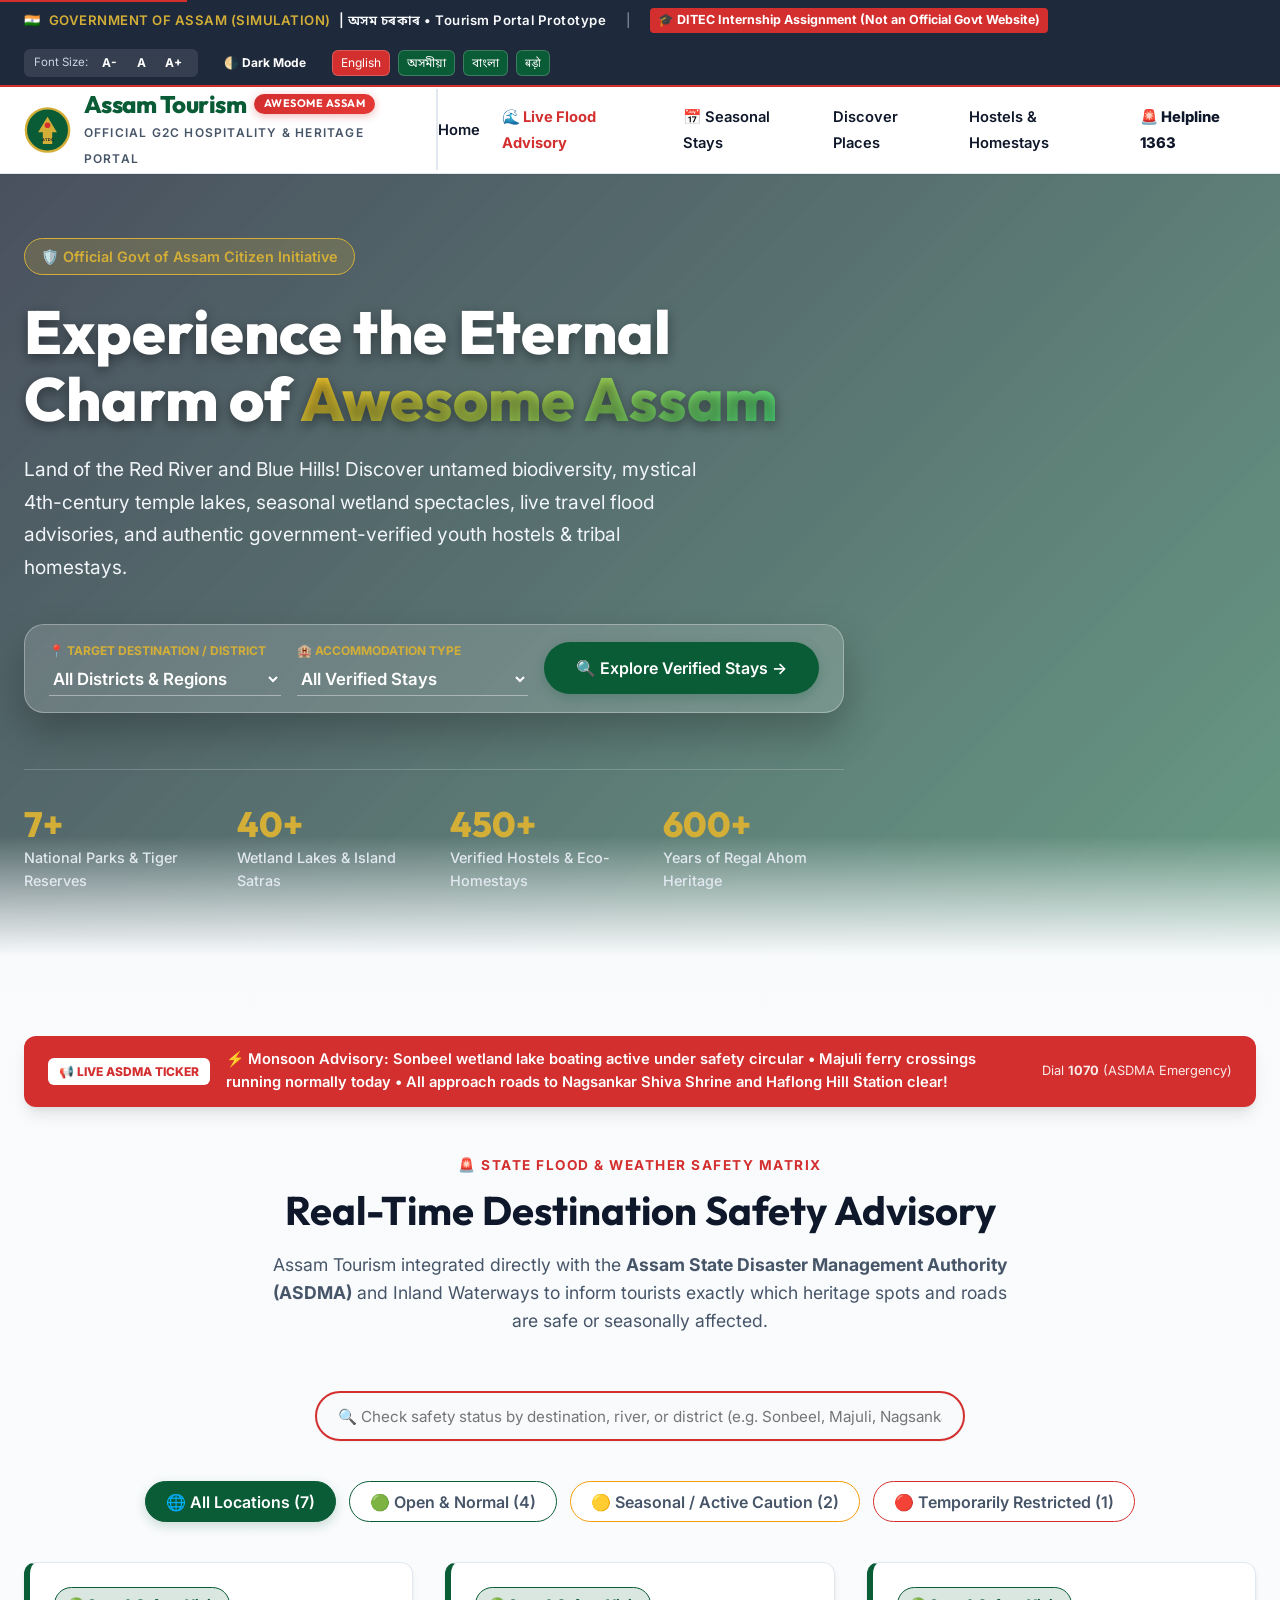
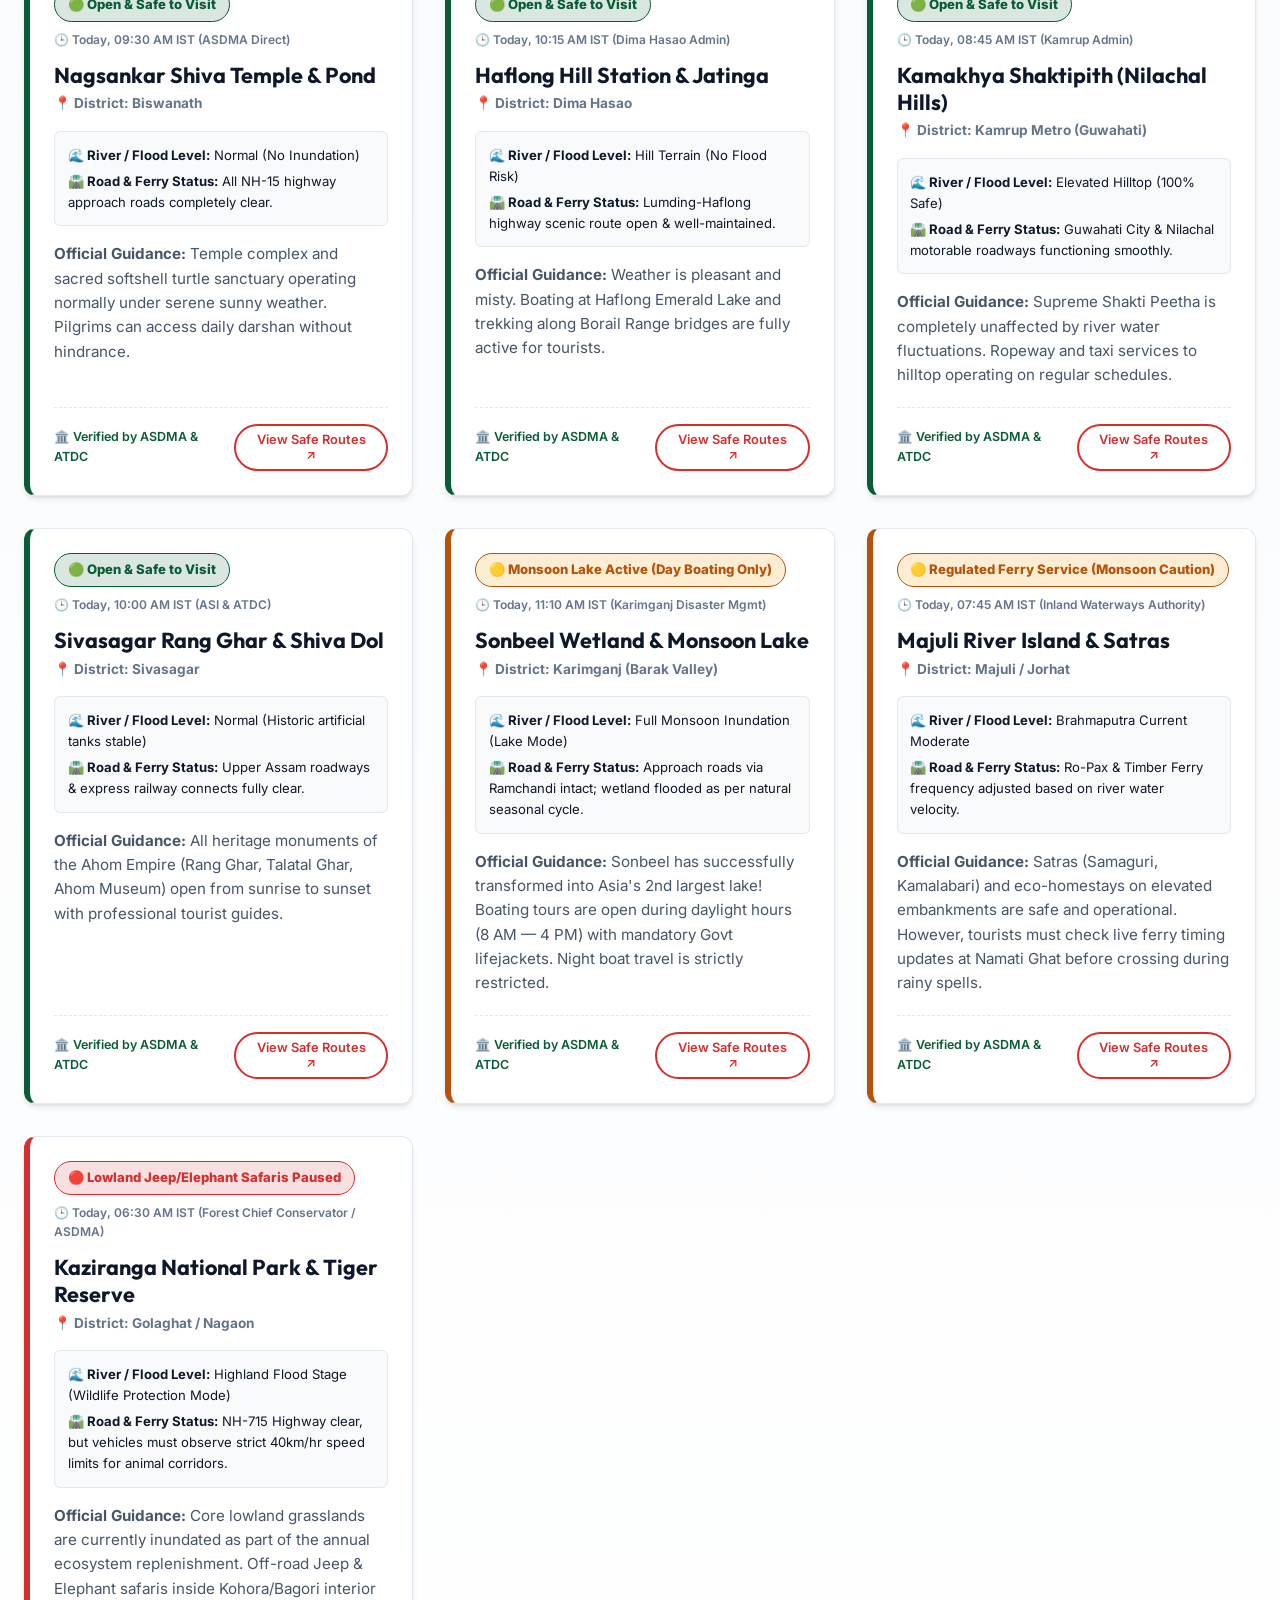
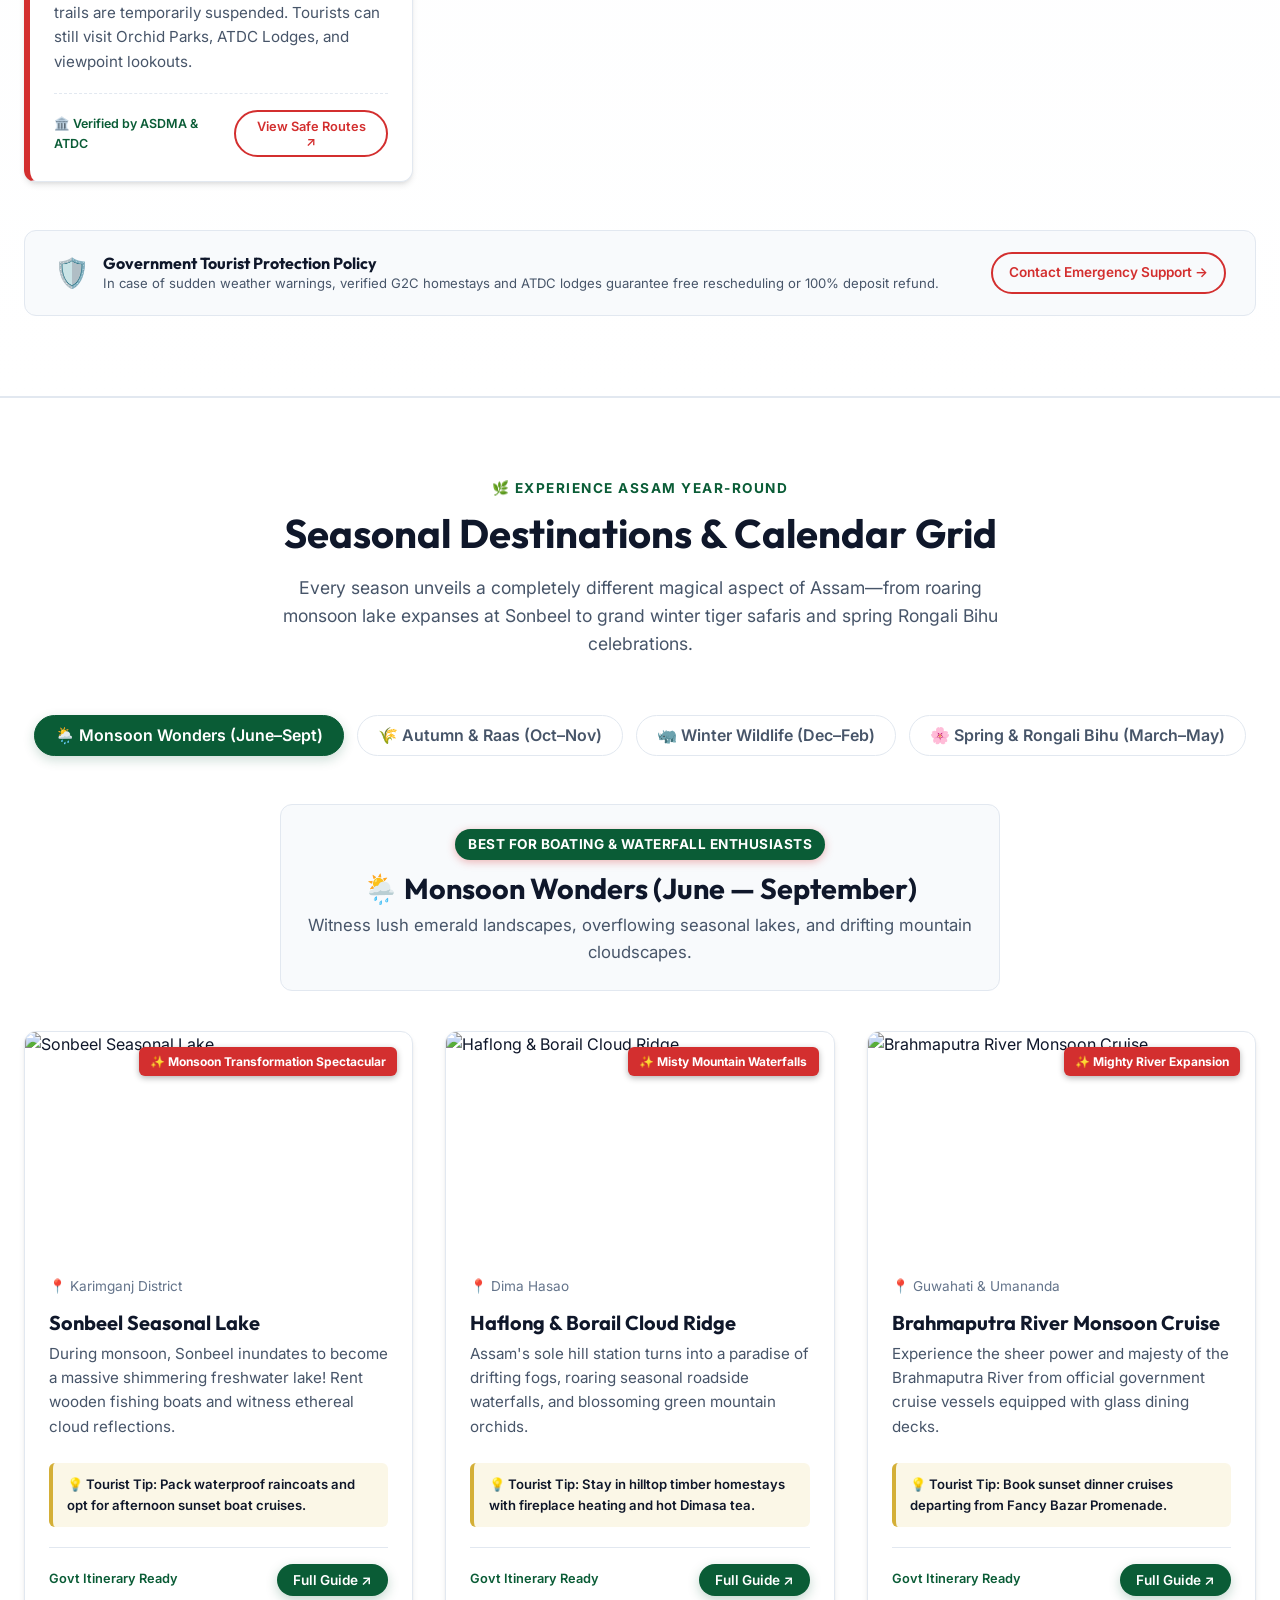
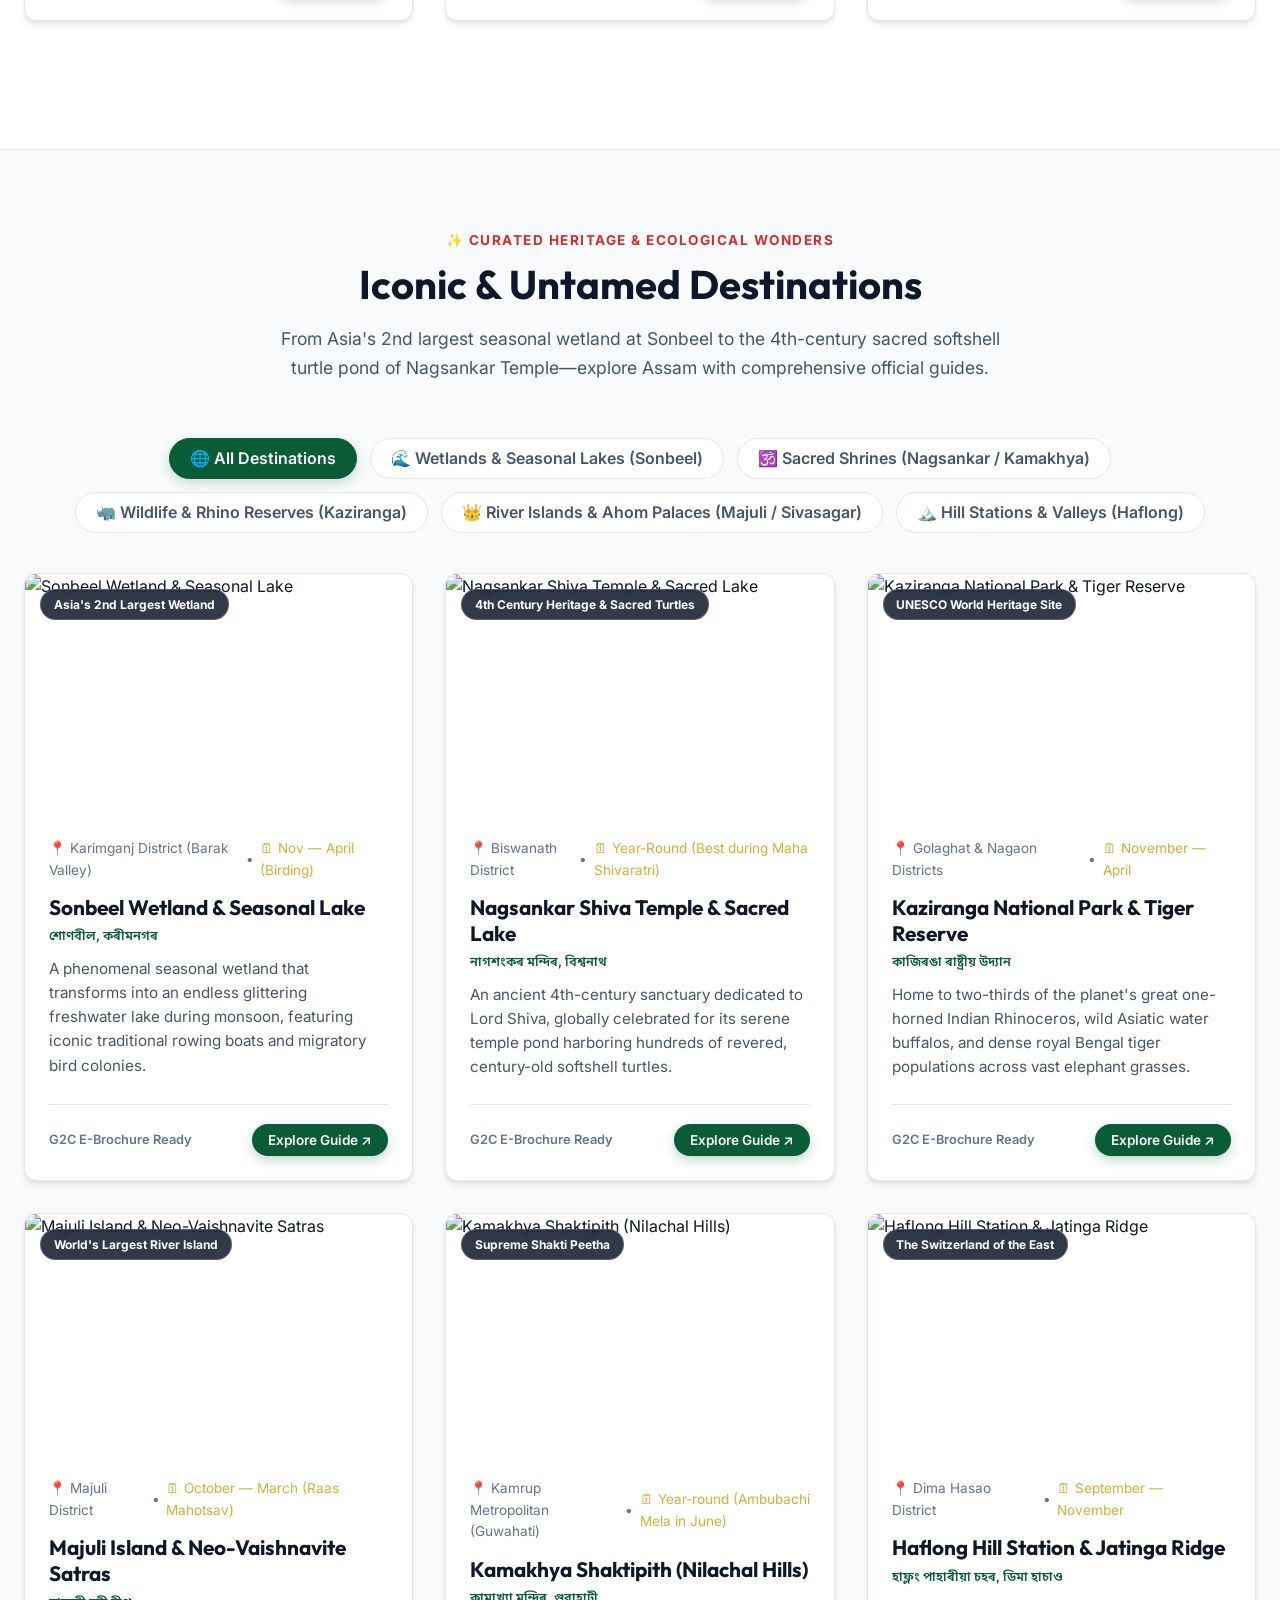
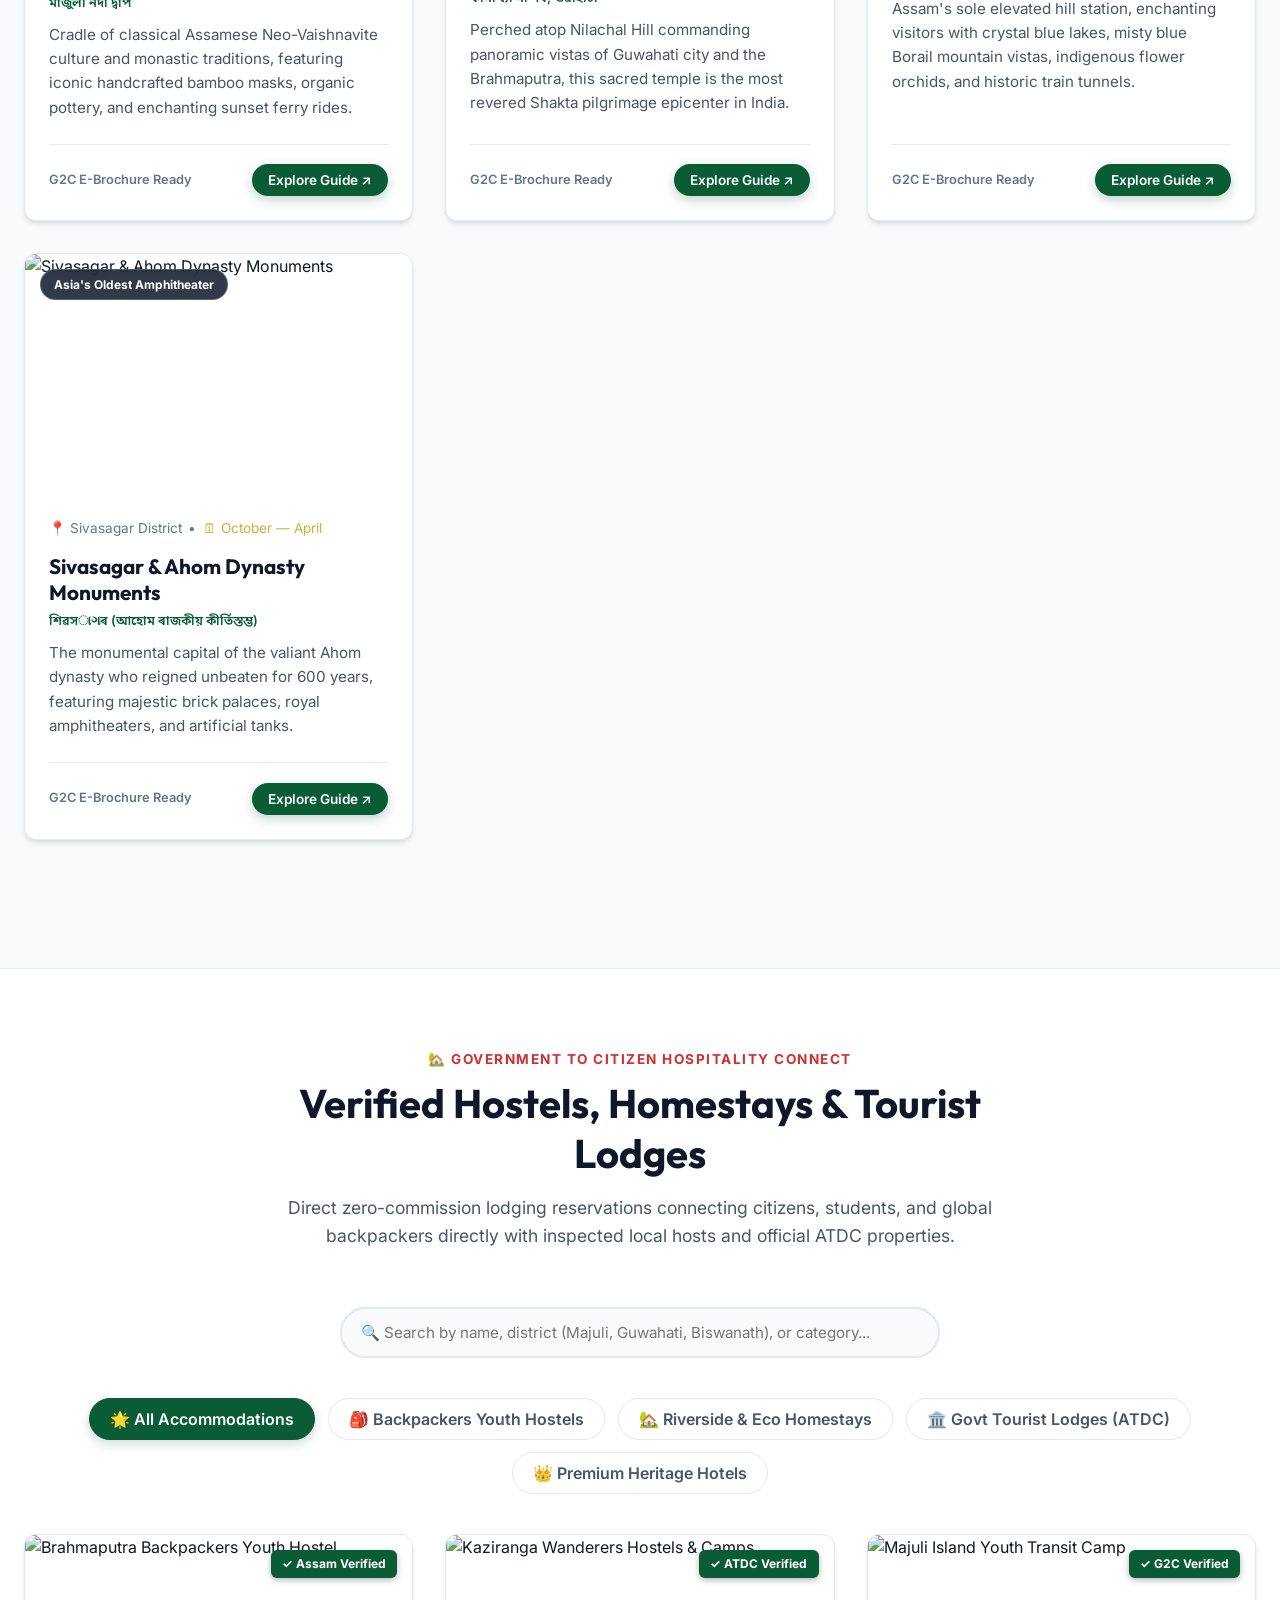
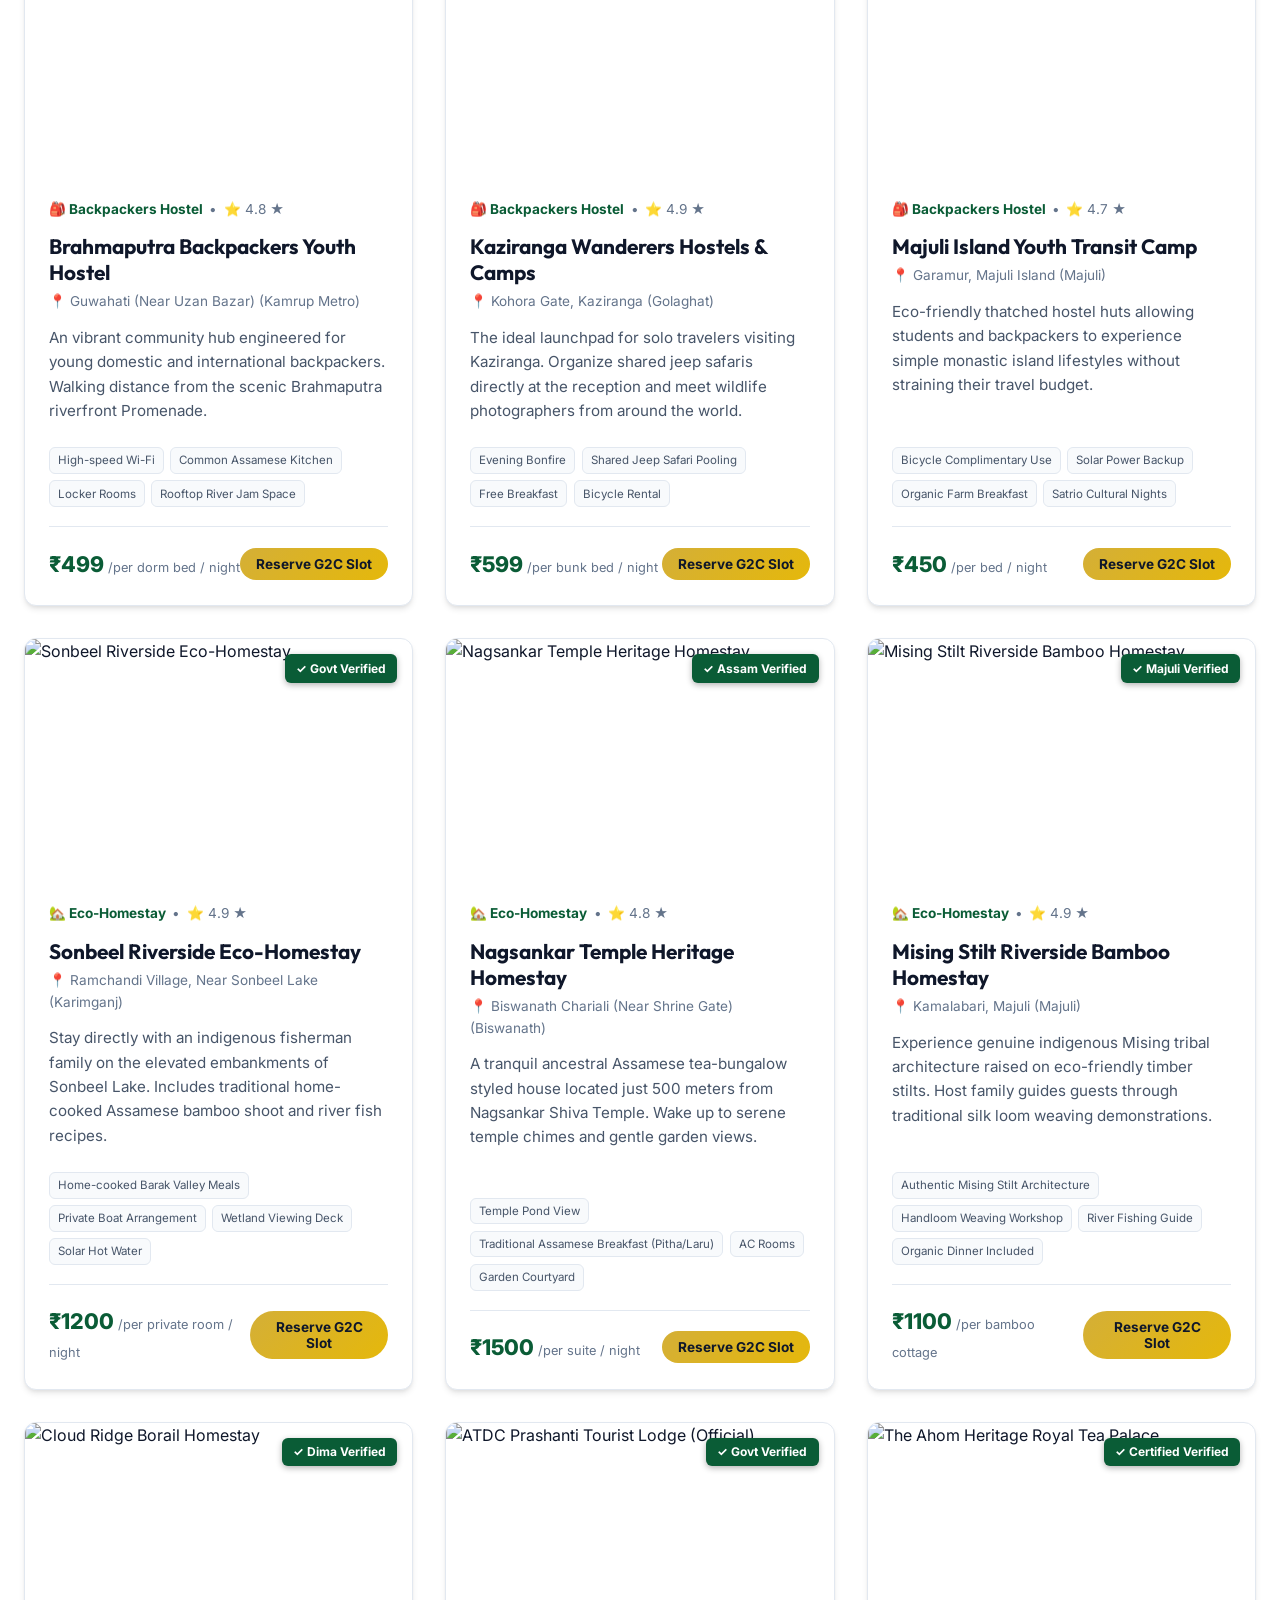
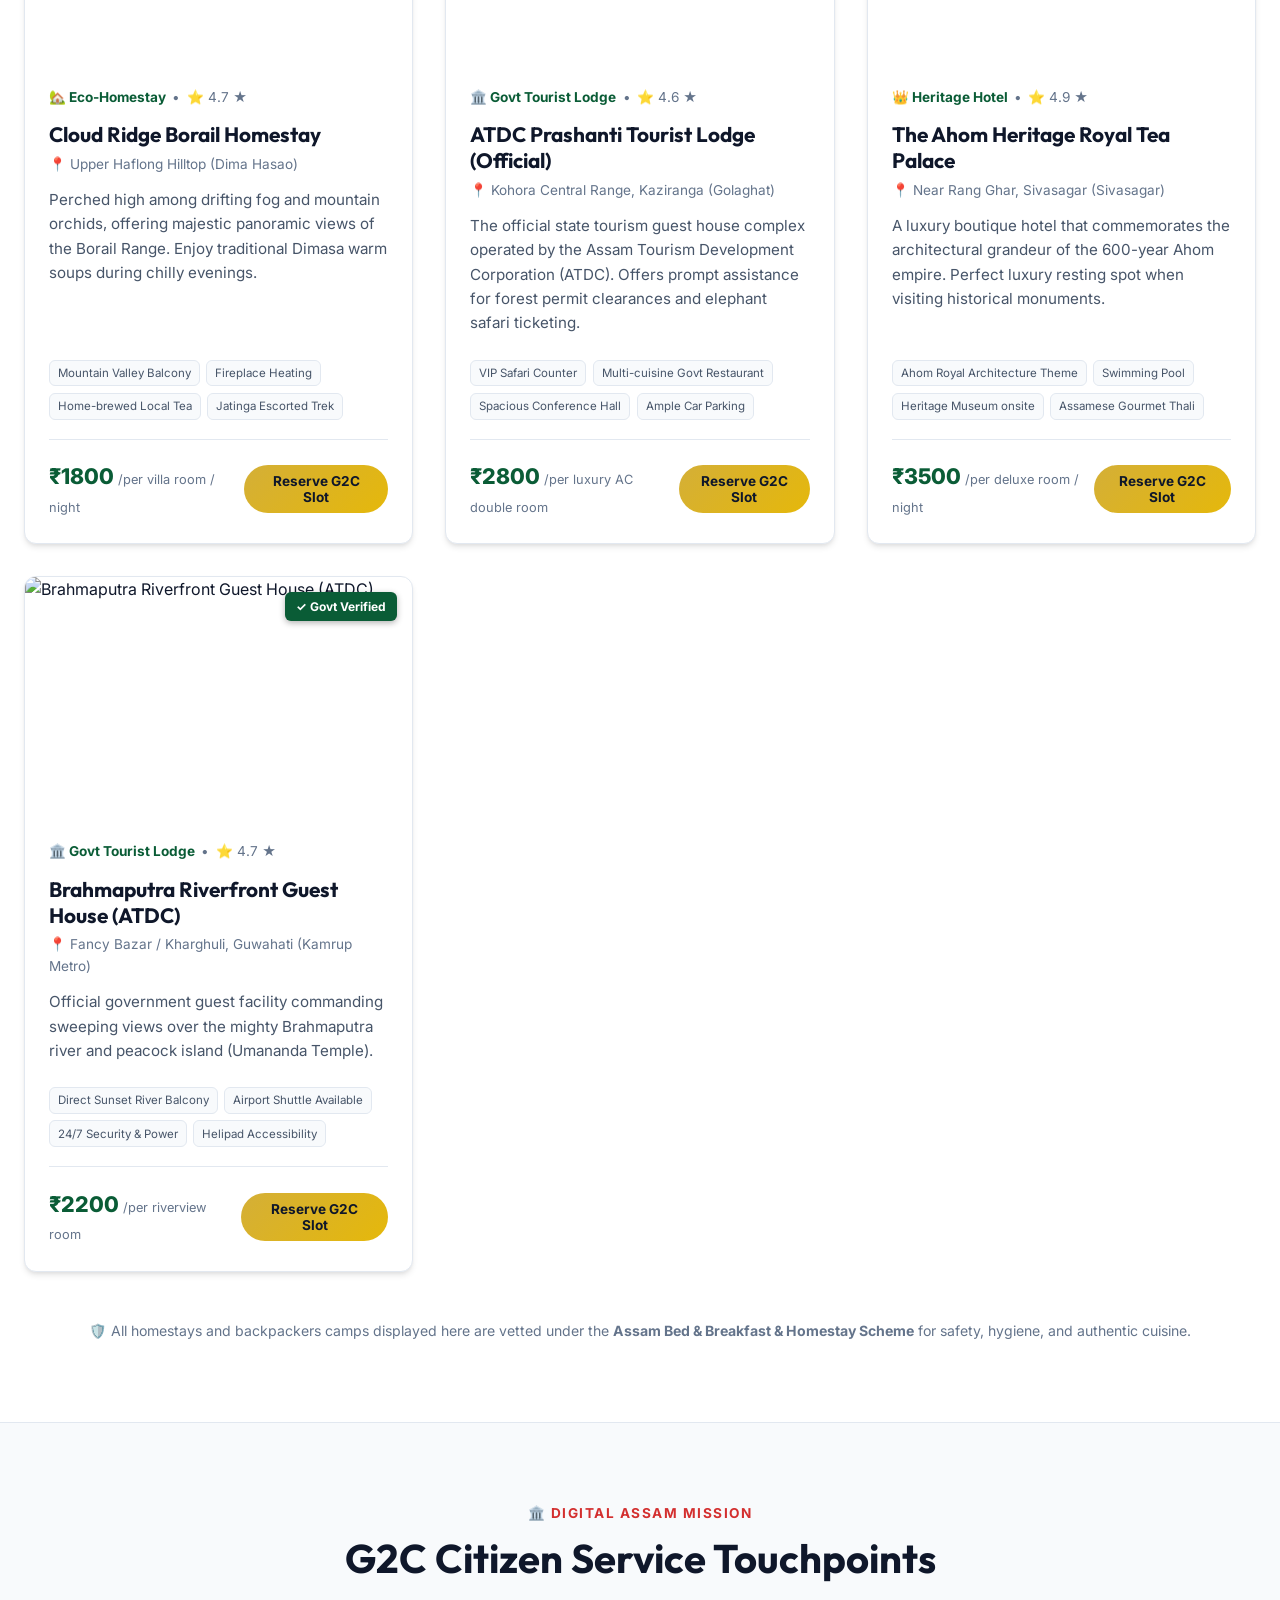
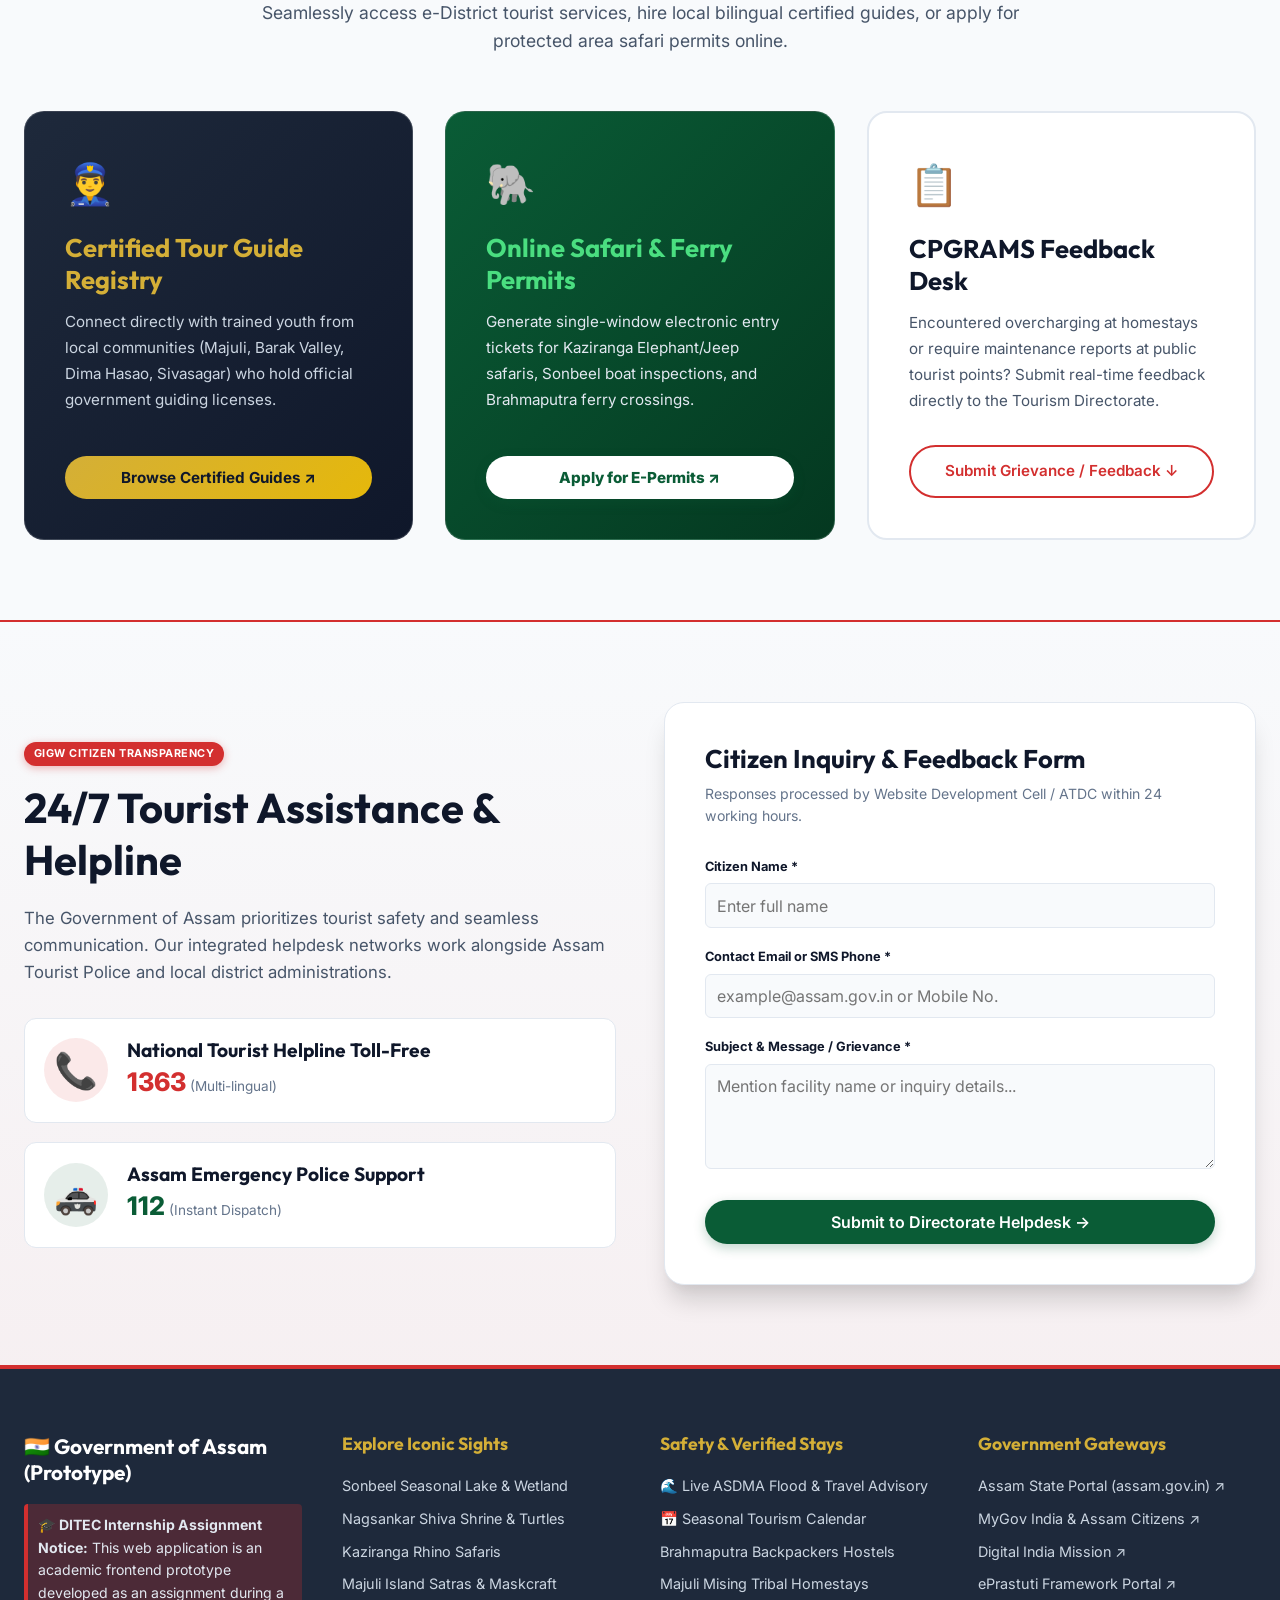
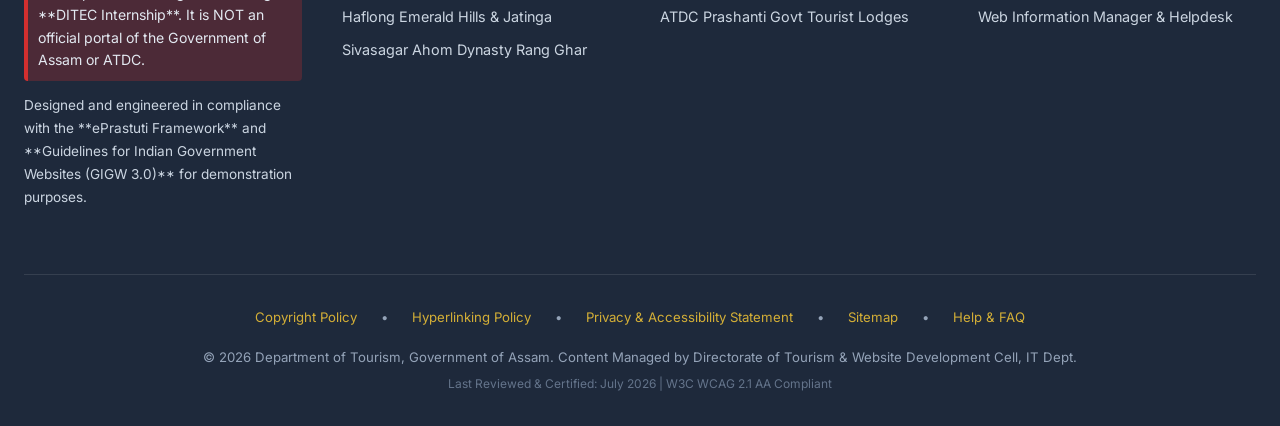
==== index.html @ 317be5e6 "feat: initial commit of Assam Tourism G2C Portal (DITEC Internship Assignment)" ====
<!DOCTYPE html>
<html lang="en">
<head>
  <meta charset="UTF-8">
  <meta name="viewport" content="width=device-width, initial-scale=1.0">
  <title>Awesome Assam — Official Tourism & G2C Portal | Government of Assam</title>
  <meta name="description" content="Official Government of Assam Tourism Portal. Explore hostels, eco-homestays, tourist lodges, live flood travel advisories, seasonal calendars, and iconic destinations like Sonbeel wetland, Nagsankar Temple, Kaziranga, and Majuli.">
  <meta name="keywords" content="Assam Tourism, G2C, Homestays, Hostels, Flood Advisory, ASDMA, Sonbeel, Nagsankar, Kaziranga, Majuli, Haflong, Sivasagar, Government of Assam">
  
  <!-- CSS Design System & Components -->
  <link rel="stylesheet" href="css/design-system.css">
  <link rel="stylesheet" href="css/components.css">
</head>
<body>

  <!-- Accessible Skip to Main Content -->
  <a href="#main-content" class="skip-to-content">Skip to Main Content</a>

  <!-- 1. ePrastuti & GIGW Compliant Government Top Utility Bar -->
  <aside class="gov-topbar" role="complementary" aria-label="Government Utility Top Bar">
    <div class="container">
      <div class="gov-topbar-left">
        <div class="gov-emblem-text">
          🇮🇳 <span>GOVERNMENT OF ASSAM (SIMULATION)</span> | অসম চৰকাৰ • Tourism Portal Prototype
        </div>
        <span style="color: #94A3B8;">|</span>
        <span style="font-size: 0.78rem; background: var(--primary-red); color: #fff; padding: 0.15rem 0.5rem; border-radius: 4px; font-weight: 700;">🎓 DITEC Internship Assignment (Not an Official Govt Website)</span>
      </div>
      
      <div class="gov-topbar-right">
        <!-- Accessibility Font Sizer -->
        <div class="accessibility-tools" aria-label="Text size accessibility adjustment">
          <span style="font-size: 0.72rem; color: #CBD5E1; margin-right: 2px;">Font Size:</span>
          <button class="btn-a" id="font-decrease" title="Decrease font size">A-</button>
          <button class="btn-a" id="font-reset" title="Reset font size">A</button>
          <button class="btn-a" id="font-increase" title="Increase font size">A+</button>
        </div>

        <!-- ePrastuti Theme Toggle -->
        <button class="btn-theme" id="theme-toggle" title="Toggle high contrast and dark color modes">🌗 Dark Mode</button>

        <!-- Official Bilingual / Multilingual Simulator -->
        <div class="lang-selector" id="lang-selector" aria-label="Select Portal Language">
          <span class="lang-badge" style="background: var(--primary-red);" data-lang="EN">English</span>
          <span class="lang-badge" data-lang="AS">অসমীয়া</span>
          <span class="lang-badge" data-lang="BN">বাংলা</span>
          <span class="lang-badge" data-lang="BO">बड़ो</span>
        </div>
      </div>
    </div>
  </aside>

  <!-- 2. Main Branding Header & Navigation Kiosk -->
  <header class="main-header" role="banner">
    <div class="container">
      <div class="branding-group">
        <div class="emblem-box">
          <!-- State Seal Graphic Representation -->
          <svg class="emblem-icon" viewBox="0 0 100 100" xmlns="http://www.w3.org/2000/svg" aria-label="National Emblem Representation">
            <circle cx="50" cy="50" r="46" fill="var(--tea-emerald)" stroke="var(--silk-gold)" stroke-width="5"/>
            <path d="M50 22 L70 55 L60 55 L60 80 L40 80 L40 55 L30 55 Z" fill="var(--silk-gold)"/>
            <circle cx="50" cy="40" r="6" fill="var(--primary-red)"/>
            <text x="50" y="73" font-size="8" font-weight="bold" fill="#0F172A" text-anchor="middle">ATDC</text>
          </svg>
          <div class="portal-title">
            <h1>Assam Tourism <span class="badge-awesome">Awesome Assam</span></h1>
            <span class="subtitle">Official G2C Hospitality & Heritage Portal</span>
          </div>
        </div>
      </div>

      <!-- Navigation Menu -->
      <nav aria-label="Primary Navigation">
        <button class="nav-toggle" id="nav-toggle" aria-label="Open mobile menu">☰</button>
        <ul class="nav-menu">
          <li><a href="#hero" class="nav-link">Home</a></li>
          <li><a href="#flood-advisory" class="nav-link" style="color: #D32F2F; font-weight: 700;">🌊 Live Flood Advisory</a></li>
          <li><a href="#seasonal" class="nav-link">📅 Seasonal Stays</a></li>
          <li><a href="#destinations" class="nav-link">Discover Places</a></li>
          <li><a href="#lodging" class="nav-link">Hostels & Homestays</a></li>
          <li><a href="#helpdesk" class="nav-link" style="font-weight: 800;">🚨 Helpline 1363</a></li>
        </ul>
      </nav>

      <div style="display: none; @media(min-width: 1150px){ display: block; }">
        <button class="btn btn-gold" style="padding: 0.6rem 1.1rem; font-size: 0.82rem;" onclick="openPermitSimulator()">
          🎟️ Book Safaris ↗
        </button>
      </div>
    </div>
  </header>

  <main id="main-content">
    <!-- 3. Hero Showcase -->
    <section class="hero" id="hero" aria-labelledby="hero-title">
      <div class="container">
        <div class="hero-content animate-fade">
          <div class="tagline">
            <span>🛡️ Official Govt of Assam Citizen Initiative</span>
          </div>
          
          <h1 id="hero-title">Experience the Eternal Charm of <span class="highlight">Awesome Assam</span></h1>
          <p class="hero-description" id="hero-dynamic-tag">
            Land of the Red River and Blue Hills! Discover untamed biodiversity, mystical 4th-century temple lakes, seasonal wetland spectacles, live travel flood advisories, and authentic government-verified youth hostels & tribal homestays.
          </p>

          <!-- Interactive Search & Reservation Glass Box -->
          <div class="search-box">
            <div class="search-input-group">
              <label for="hero-district-select">📍 Target Destination / District</label>
              <select id="hero-district-select">
                <option value="">All Districts & Regions</option>
                <option value="Karimganj">Sonbeel Lake (Karimganj / Barak Valley)</option>
                <option value="Biswanath">Nagsankar Shiva Temple (Biswanath)</option>
                <option value="Golaghat">Kaziranga National Park (Golaghat)</option>
                <option value="Majuli">Majuli River Island Satras</option>
                <option value="Kamrup">Kamakhya & Guwahati Promenade</option>
                <option value="Dima Hasao">Haflong Hill Station & Jatinga</option>
                <option value="Sivasagar">Sivasagar Ahom Royal Monuments</option>
              </select>
            </div>

            <div class="search-input-group">
              <label for="hero-type-select">🏨 Accommodation Type</label>
              <select id="hero-type-select">
                <option value="all">All Verified Stays</option>
                <option value="hostel">🎒 Backpackers Youth Hostels (₹450+)</option>
                <option value="homestay">🏡 Eco & Tribal Homestays (₹1100+)</option>
                <option value="lodge">🏛️ Govt Tourist Lodges (ATDC Official)</option>
                <option value="hotel">👑 Heritage Luxury Hotels</option>
              </select>
            </div>

            <button class="btn btn-primary" id="hero-search-btn" style="padding: 1rem 2rem; font-size: 1rem; height: 100%;">
              🔍 Explore Verified Stays →
            </button>
          </div>

          <!-- Animated Live Stats Ribbon -->
          <div class="stats-ribbon">
            <div class="stat-card">
              <h3 id="stat-parks">7+</h3>
              <p>National Parks & Tiger Reserves</p>
            </div>
            <div class="stat-card">
              <h3 id="stat-wetlands">40+</h3>
              <p>Wetland Lakes & Island Satras</p>
            </div>
            <div class="stat-card">
              <h3 id="stat-homestays">450+</h3>
              <p>Verified Hostels & Eco-Homestays</p>
            </div>
            <div class="stat-card">
              <h3 id="stat-heritage">600+</h3>
              <p>Years of Regal Ahom Heritage</p>
            </div>
          </div>
        </div>
      </div>
    </section>

    <!-- 🚨 4. NEW: ASDMA Live Flood News & Travel Safety Advisory Desk -->
    <section id="flood-advisory" style="background: linear-gradient(180deg, var(--bg-main), var(--bg-surface)); padding: 5rem 0; border-bottom: 2px solid var(--border-color); position: relative;" aria-labelledby="flood-heading">
      <div class="container">
        
        <!-- Live Ticker Ribbon -->
        <div style="background: var(--primary-red); color: #fff; padding: 0.75rem 1.5rem; border-radius: var(--radius-md); box-shadow: var(--shadow-lg); display: flex; align-items: center; gap: 1rem; margin-bottom: 3rem; flex-wrap: wrap;">
          <div style="background: #fff; color: var(--primary-red); font-weight: 800; font-size: 0.75rem; padding: 0.25rem 0.7rem; border-radius: var(--radius-sm); text-transform: uppercase;">
            📢 Live ASDMA Ticker
          </div>
          <div style="flex: 1; font-weight: 600; font-size: 0.92rem;">
            ⚡ Monsoon Advisory: Sonbeel wetland lake boating active under safety circular • Majuli ferry crossings running normally today • All approach roads to Nagsankar Shiva Shrine and Haflong Hill Station clear!
          </div>
          <span style="font-size: 0.8rem; opacity: 0.9;">Dial <strong>1070</strong> (ASDMA Emergency)</span>
        </div>

        <div class="section-header">
          <span class="section-tag" style="color: var(--primary-red);">🚨 State Flood & Weather Safety Matrix</span>
          <h2 id="flood-heading">Real-Time Destination Safety Advisory</h2>
          <p>Assam Tourism integrated directly with the <strong>Assam State Disaster Management Authority (ASDMA)</strong> and Inland Waterways to inform tourists exactly which heritage spots and roads are safe or seasonally affected.</p>
        </div>

        <!-- Realtime Search Bar for Advisory -->
        <div style="max-width: 650px; margin: 0 auto 2.5rem auto;">
          <input type="text" id="flood-search-input" placeholder="🔍 Check safety status by destination, river, or district (e.g. Sonbeel, Majuli, Nagsankar)..." style="width: 100%; padding: 0.85rem 1.3rem; border-radius: var(--radius-full); border: 2px solid var(--primary-red); background: var(--bg-main); color: var(--text-primary); outline: none; font-size: 0.95rem; box-shadow: var(--shadow-sm);">
        </div>

        <!-- Safety Filter Pills -->
        <div class="filter-bar" id="flood-filters">
          <button class="filter-btn active" data-filter="ALL">🌐 All Locations (7)</button>
          <button class="filter-btn" data-filter="OPEN_SAFE" style="border-color: #0A5C36;">🟢 Open & Normal (4)</button>
          <button class="filter-btn" data-filter="CAUTION_ACTIVE" style="border-color: #F59E0B;">🟡 Seasonal / Active Caution (2)</button>
          <button class="filter-btn" data-filter="TEMPORARY_RESTRICTED" style="border-color: #D32F2F;">🔴 Temporarily Restricted (1)</button>
        </div>

        <!-- Flood Advisory Cards Container -->
        <div class="card-grid" id="flood-advisory-grid">
          <!-- Dynamically populated via js/app.js -->
        </div>

        <div style="background: var(--bg-main); border: 1px solid var(--border-color); padding: 1.2rem 1.8rem; border-radius: var(--radius-md); display: flex; justify-content: space-between; align-items: center; flex-wrap: wrap; gap: 1rem; margin-top: 1rem;">
          <div style="display: flex; align-items: center; gap: 0.8rem;">
            <span style="font-size: 1.8rem;">🛡️</span>
            <div>
              <h4 style="font-size: 1rem;">Government Tourist Protection Policy</h4>
              <p style="font-size: 0.82rem; color: var(--text-secondary);">In case of sudden weather warnings, verified G2C homestays and ATDC lodges guarantee free rescheduling or 100% deposit refund.</p>
            </div>
          </div>
          <a href="#helpdesk" class="btn btn-secondary" style="font-size: 0.85rem; padding: 0.5rem 1rem;">Contact Emergency Support →</a>
        </div>

      </div>
    </section>

    <!-- 📅 5. NEW: Seasonal Destinations & Festival Calendar -->
    <section id="seasonal" style="background: var(--bg-surface); padding: 5rem 0; border-bottom: 1px solid var(--border-color);" aria-labelledby="seasonal-heading">
      <div class="container">
        <div class="section-header">
          <span class="section-tag" style="color: var(--tea-emerald);">🌿 Experience Assam Year-Round</span>
          <h2 id="seasonal-heading">Seasonal Destinations & Calendar Grid</h2>
          <p>Every season unveils a completely different magical aspect of Assam—from roaring monsoon lake expanses at Sonbeel to grand winter tiger safaris and spring Rongali Bihu celebrations.</p>
        </div>

        <!-- Seasonal Tab Selector Pills -->
        <div class="filter-bar" id="season-filters" style="margin-bottom: 3rem;">
          <button class="filter-btn active" data-season="monsoon">🌦️ Monsoon Wonders (June–Sept)</button>
          <button class="filter-btn" data-season="autumn">🌾 Autumn & Raas (Oct–Nov)</button>
          <button class="filter-btn" data-season="winter">🦏 Winter Wildlife (Dec–Feb)</button>
          <button class="filter-btn" data-season="spring">🌸 Spring & Rongali Bihu (March–May)</button>
        </div>

        <!-- Seasonal Header Descriptor Box -->
        <div id="seasonal-header-box" style="text-align: center; max-width: 720px; margin: 0 auto 2.5rem auto; padding: 1.5rem; background: var(--bg-main); border-radius: var(--radius-md); border: 1px solid var(--border-color);">
          <!-- Injected via js/app.js -->
        </div>

        <!-- Seasonal Grid Container -->
        <div class="card-grid" id="seasonal-grid">
          <!-- Injected via js/app.js -->
        </div>

      </div>
    </section>

    <!-- 6. Interactive Destination Showcase (Sonbeel, Nagsankar, Kaziranga, Majuli...) -->
    <section class="container" id="destinations" style="padding: 5rem 1.5rem;" aria-labelledby="dest-heading">
      <div class="section-header">
        <span class="section-tag">✨ Curated Heritage & Ecological Wonders</span>
        <h2 id="dest-heading">Iconic & Untamed Destinations</h2>
        <p>From Asia's 2nd largest seasonal wetland at Sonbeel to the 4th-century sacred softshell turtle pond of Nagsankar Temple—explore Assam with comprehensive official guides.</p>
      </div>

      <!-- Destination Category Filter Pills -->
      <div class="filter-bar" id="dest-filters">
        <button class="filter-btn active" data-filter="all">🌐 All Destinations</button>
        <button class="filter-btn" data-filter="wetland">🌊 Wetlands & Seasonal Lakes (Sonbeel)</button>
        <button class="filter-btn" data-filter="spiritual">🕉️ Sacred Shrines (Nagsankar / Kamakhya)</button>
        <button class="filter-btn" data-filter="wildlife">🦏 Wildlife & Rhino Reserves (Kaziranga)</button>
        <button class="filter-btn" data-filter="heritage">👑 River Islands & Ahom Palaces (Majuli / Sivasagar)</button>
        <button class="filter-btn" data-filter="hills">🏔️ Hill Stations & Valleys (Haflong)</button>
      </div>

      <!-- Destinations Grid Container -->
      <div class="card-grid" id="destinations-grid">
        <!-- Loaded dynamically via js/app.js -->
      </div>
    </section>

    <!-- 7. G2C Verified Hospitality Registry (Hostels, Homestays, Hotels & Lodges) -->
    <section id="lodging" style="background: var(--bg-surface); padding: 5rem 0; border-top: 1px solid var(--border-color); border-bottom: 1px solid var(--border-color);" aria-labelledby="lodging-heading">
      <div class="container">
        <div class="section-header">
          <span class="section-tag">🏡 Government to Citizen Hospitality Connect</span>
          <h2 id="lodging-heading">Verified Hostels, Homestays & Tourist Lodges</h2>
          <p>Direct zero-commission lodging reservations connecting citizens, students, and global backpackers directly with inspected local hosts and official ATDC properties.</p>
        </div>

        <!-- Realtime Filter & Search Header -->
        <div style="max-width: 600px; margin: 0 auto 2.5rem auto;">
          <div style="position: relative;">
            <input type="text" id="lodging-search-input" placeholder="🔍 Search by name, district (Majuli, Guwahati, Biswanath), or category..." style="width: 100%; padding: 0.9rem 1.2rem; border-radius: var(--radius-full); border: 2px solid var(--border-color); background: var(--bg-main); color: var(--text-primary); outline: none; font-size: 0.95rem;">
          </div>
        </div>

        <!-- Accommodation Type Pill Filters -->
        <div class="filter-bar" id="lodging-filters">
          <button class="filter-btn active" data-filter="all">🌟 All Accommodations</button>
          <button class="filter-btn" data-filter="hostel">🎒 Backpackers Youth Hostels</button>
          <button class="filter-btn" data-filter="homestay">🏡 Riverside & Eco Homestays</button>
          <button class="filter-btn" data-filter="lodge">🏛️ Govt Tourist Lodges (ATDC)</button>
          <button class="filter-btn" data-filter="hotel">👑 Premium Heritage Hotels</button>
        </div>

        <!-- Lodging Grid Container -->
        <div class="card-grid" id="lodging-grid">
          <!-- Loaded dynamically via js/app.js -->
        </div>

        <div style="text-align: center; margin-top: 2rem;">
          <p style="font-size: 0.88rem; color: var(--text-muted);">
            🛡️ All homestays and backpackers camps displayed here are vetted under the <strong>Assam Bed & Breakfast & Homestay Scheme</strong> for safety, hygiene, and authentic cuisine.
          </p>
        </div>
      </div>
    </section>

    <!-- 8. G2C Citizen Services & Single-Window Kiosk -->
    <section class="container" id="g2c-kiosk" style="padding: 5rem 1.5rem;" aria-labelledby="kiosk-heading">
      <div class="section-header">
        <span class="section-tag">🏛️ Digital Assam Mission</span>
        <h2 id="kiosk-heading">G2C Citizen Service Touchpoints</h2>
        <p>Seamlessly access e-District tourist services, hire local bilingual certified guides, or apply for protected area safari permits online.</p>
      </div>

      <div style="display: grid; grid-template-columns: repeat(auto-fit, minmax(320px, 1fr)); gap: 2rem;">
        <!-- Kiosk 1: Guide Directory -->
        <div style="background: linear-gradient(135deg, var(--gov-topbar-bg), #0F172A); color: #fff; padding: 2.5rem; border-radius: var(--radius-lg); border: 1px solid rgba(255,255,255,0.15); display: flex; flex-direction: column; justify-content: space-between;">
          <div>
            <div style="font-size: 2.5rem; margin-bottom: 1rem;">👮‍♂️</div>
            <h3 style="color: var(--silk-gold); font-size: 1.6rem; margin-bottom: 0.8rem;">Certified Tour Guide Registry</h3>
            <p style="color: #CBD5E1; font-size: 0.95rem; line-height: 1.7; margin-bottom: 2rem;">
              Connect directly with trained youth from local communities (Majuli, Barak Valley, Dima Hasao, Sivasagar) who hold official government guiding licenses.
            </p>
          </div>
          <button class="btn btn-gold" onclick="openGuideModal()" style="width: 100%;">
            Browse Certified Guides ↗
          </button>
        </div>

        <!-- Kiosk 2: Safari & Permit Passes -->
        <div style="background: linear-gradient(135deg, #0A5C36, #043820); color: #fff; padding: 2.5rem; border-radius: var(--radius-lg); border: 1px solid rgba(255,255,255,0.15); display: flex; flex-direction: column; justify-content: space-between;">
          <div>
            <div style="font-size: 2.5rem; margin-bottom: 1rem;">🐘</div>
            <h3 style="color: #4ADE80; font-size: 1.6rem; margin-bottom: 0.8rem;">Online Safari & Ferry Permits</h3>
            <p style="color: #E2E8F0; font-size: 0.95rem; line-height: 1.7; margin-bottom: 2rem;">
              Generate single-window electronic entry tickets for Kaziranga Elephant/Jeep safaris, Sonbeel boat inspections, and Brahmaputra ferry crossings.
            </p>
          </div>
          <button class="btn btn-primary" onclick="openPermitSimulator()" style="background: #ffffff; color: var(--tea-emerald); font-weight: 800; width: 100%;">
            Apply for E-Permits ↗
          </button>
        </div>

        <!-- Kiosk 3: Citizen Grievance & Feedback -->
        <div style="background: var(--bg-card); padding: 2.5rem; border-radius: var(--radius-lg); border: 2px solid var(--border-color); display: flex; flex-direction: column; justify-content: space-between;">
          <div>
            <div style="font-size: 2.5rem; margin-bottom: 1rem;">📋</div>
            <h3 style="font-size: 1.6rem; margin-bottom: 0.8rem;">CPGRAMS Feedback Desk</h3>
            <p style="color: var(--text-secondary); font-size: 0.95rem; line-height: 1.7; margin-bottom: 2rem;">
              Encountered overcharging at homestays or require maintenance reports at public tourist points? Submit real-time feedback directly to the Tourism Directorate.
            </p>
          </div>
          <a href="#helpdesk" class="btn btn-secondary" style="width: 100%; text-align: center;">
            Submit Grievance / Feedback ↓
          </a>
        </div>
      </div>
    </section>

    <!-- 9. Emergency Tourist Police & Helpdesk Locator -->
    <section id="helpdesk" style="background: linear-gradient(180deg, var(--bg-main), rgba(211,47,47,0.05)); padding: 5rem 0; border-top: 2px solid var(--primary-red);" aria-labelledby="help-heading">
      <div class="container">
        <div style="display: grid; grid-template-columns: repeat(auto-fit, minmax(340px, 1fr)); gap: 3rem; align-items: center;">
          
          <!-- Helpline Banner Info -->
          <div>
            <span class="badge-awesome" style="background: var(--primary-red); margin-bottom: 1rem; display: inline-block;">GIGW Citizen Transparency</span>
            <h2 id="help-heading" style="font-size: 2.6rem; margin-bottom: 1.2rem;">24/7 Tourist Assistance & Helpline</h2>
            <p style="color: var(--text-secondary); font-size: 1.05rem; margin-bottom: 2rem;">
              The Government of Assam prioritizes tourist safety and seamless communication. Our integrated helpdesk networks work alongside Assam Tourist Police and local district administrations.
            </p>

            <div style="display: flex; flex-direction: column; gap: 1.2rem;">
              <div style="background: var(--bg-surface); padding: 1.2rem; border-radius: var(--radius-md); border: 1px solid var(--border-color); display: flex; align-items: center; gap: 1.2rem;">
                <span style="font-size: 2.2rem; background: rgba(211,47,47,0.1); width: 64px; height: 64px; border-radius: 50%; display: flex; align-items: center; justify-content: center; color: var(--primary-red);">📞</span>
                <div>
                  <h4 style="font-size: 1.2rem;">National Tourist Helpline Toll-Free</h4>
                  <span style="font-size: 1.6rem; font-weight: 800; color: var(--primary-red);">1363</span> <span style="color: var(--text-muted); font-size: 0.85rem;">(Multi-lingual)</span>
                </div>
              </div>

              <div style="background: var(--bg-surface); padding: 1.2rem; border-radius: var(--radius-md); border: 1px solid var(--border-color); display: flex; align-items: center; gap: 1.2rem;">
                <span style="font-size: 2.2rem; background: rgba(10,92,54,0.1); width: 64px; height: 64px; border-radius: 50%; display: flex; align-items: center; justify-content: center; color: var(--tea-emerald);">🚓</span>
                <div>
                  <h4 style="font-size: 1.2rem;">Assam Emergency Police Support</h4>
                  <span style="font-size: 1.6rem; font-weight: 800; color: var(--tea-emerald);">112</span> <span style="color: var(--text-muted); font-size: 0.85rem;">(Instant Dispatch)</span>
                </div>
              </div>
            </div>
          </div>

          <!-- Quick Citizen Feedback & Inquiry Form -->
          <div style="background: var(--bg-surface); padding: 2.5rem; border-radius: var(--radius-lg); box-shadow: var(--shadow-xl); border: 1px solid var(--border-color);">
            <h3 style="font-size: 1.6rem; margin-bottom: 0.5rem;">Citizen Inquiry & Feedback Form</h3>
            <p style="color: var(--text-muted); font-size: 0.88rem; margin-bottom: 1.8rem;">Responses processed by Website Development Cell / ATDC within 24 working hours.</p>

            <form id="g2c-help-form">
              <div style="margin-bottom: 1.2rem;">
                <label style="font-size: 0.8rem; font-weight: 700; display: block; margin-bottom: 0.4rem;">Citizen Name *</label>
                <input type="text" required placeholder="Enter full name" style="width: 100%; padding: 0.7rem; border: 1px solid var(--border-color); border-radius: var(--radius-sm); background: var(--bg-main); color: var(--text-primary);">
              </div>

              <div style="margin-bottom: 1.2rem;">
                <label style="font-size: 0.8rem; font-weight: 700; display: block; margin-bottom: 0.4rem;">Contact Email or SMS Phone *</label>
                <input type="text" required placeholder="example@assam.gov.in or Mobile No." style="width: 100%; padding: 0.7rem; border: 1px solid var(--border-color); border-radius: var(--radius-sm); background: var(--bg-main); color: var(--text-primary);">
              </div>

              <div style="margin-bottom: 1.5rem;">
                <label style="font-size: 0.8rem; font-weight: 700; display: block; margin-bottom: 0.4rem;">Subject & Message / Grievance *</label>
                <textarea required rows="4" placeholder="Mention facility name or inquiry details..." style="width: 100%; padding: 0.7rem; border: 1px solid var(--border-color); border-radius: var(--radius-sm); background: var(--bg-main); color: var(--text-primary); resize: vertical;"></textarea>
              </div>

              <button type="submit" class="btn btn-primary" style="width: 100%; font-size: 1rem;">
                Submit to Directorate Helpdesk →
              </button>
            </form>
          </div>

        </div>
      </div>
    </section>

  </main>

  <!-- 10. Official GIGW / ePrastuti Mandated Footer -->
  <footer class="gov-footer" role="contentinfo">
    <div class="container">
      <div class="footer-grid">
        <!-- Col 1: State Branding & Academic Disclaimer -->
        <div class="footer-col">
          <h4 style="color: #ffffff; font-size: 1.3rem; display: flex; align-items: center; gap: 0.6rem;">
            🇮🇳 Government of Assam (Prototype)
          </h4>
          <p style="font-size: 0.88rem; line-height: 1.6; margin-bottom: 0.8rem; color: #E2E8F0; background: rgba(211,47,47,0.25); padding: 0.6rem; border-left: 4px solid var(--primary-red); border-radius: 4px;">
            <strong>🎓 DITEC Internship Assignment Notice:</strong> This web application is an academic frontend prototype developed as an assignment during a **DITEC Internship**. It is NOT an official portal of the Government of Assam or ATDC.
          </p>
          <p style="font-size: 0.85rem; line-height: 1.7; margin-bottom: 1rem; color: #CBD5E1;">
            Designed and engineered in compliance with the **ePrastuti Framework** and **Guidelines for Indian Government Websites (GIGW 3.0)** for demonstration purposes.
          </p>
        </div>

        <!-- Col 2: Tourist Places Quick Links -->
        <div class="footer-col">
          <h4>Explore Iconic Sights</h4>
          <ul>
            <li><a href="#destinations" onclick="setTimeout(()=>openDestinationModal('sonbeel'),500)">Sonbeel Seasonal Lake & Wetland</a></li>
            <li><a href="#destinations" onclick="setTimeout(()=>openDestinationModal('nagsankar'),500)">Nagsankar Shiva Shrine & Turtles</a></li>
            <li><a href="#destinations" onclick="setTimeout(()=>openDestinationModal('kaziranga'),500)">Kaziranga Rhino Safaris</a></li>
            <li><a href="#destinations" onclick="setTimeout(()=>openDestinationModal('majuli'),500)">Majuli Island Satras & Maskcraft</a></li>
            <li><a href="#destinations" onclick="setTimeout(()=>openDestinationModal('haflong'),500)">Haflong Emerald Hills & Jatinga</a></li>
            <li><a href="#destinations" onclick="setTimeout(()=>openDestinationModal('sivasagar'),500)">Sivasagar Ahom Dynasty Rang Ghar</a></li>
          </ul>
        </div>

        <!-- Col 3: Hospitality & Safety Kiosk -->
        <div class="footer-col">
          <h4>Safety & Verified Stays</h4>
          <ul>
            <li><a href="#flood-advisory">🌊 Live ASDMA Flood & Travel Advisory</a></li>
            <li><a href="#seasonal">📅 Seasonal Tourism Calendar</a></li>
            <li><a href="#lodging">Brahmaputra Backpackers Hostels</a></li>
            <li><a href="#lodging">Majuli Mising Tribal Homestays</a></li>
            <li><a href="#lodging">ATDC Prashanti Govt Tourist Lodges</a></li>
          </ul>
        </div>

        <!-- Col 4: GIGW Governance & Gateway Links -->
        <div class="footer-col">
          <h4>Government Gateways</h4>
          <ul>
            <li><a href="https://assam.gov.in" target="_blank" rel="noopener noreferrer">Assam State Portal (assam.gov.in) ↗</a></li>
            <li><a href="https://mygov.in" target="_blank" rel="noopener noreferrer">MyGov India & Assam Citizens ↗</a></li>
            <li><a href="https://digitalindia.gov.in" target="_blank" rel="noopener noreferrer">Digital India Mission ↗</a></li>
            <li><a href="https://eprastuti.assam.gov.in" target="_blank" rel="noopener noreferrer">ePrastuti Framework Portal ↗</a></li>
            <li><a href="#helpdesk">Web Information Manager & Helpdesk</a></li>
          </ul>
        </div>
      </div>

      <!-- Footer Bottom Policy Ribbon -->
      <div class="footer-bottom">
        <div style="display: flex; justify-content: center; gap: 1.5rem; flex-wrap: wrap; margin-bottom: 1.2rem;">
          <a href="#" style="color: var(--silk-gold);">Copyright Policy</a> •
          <a href="#" style="color: var(--silk-gold);">Hyperlinking Policy</a> •
          <a href="#" style="color: var(--silk-gold);">Privacy & Accessibility Statement</a> •
          <a href="#" style="color: var(--silk-gold);">Sitemap</a> •
          <a href="#" style="color: var(--silk-gold);">Help & FAQ</a>
        </div>
        <p>© 2026 Department of Tourism, Government of Assam. Content Managed by Directorate of Tourism & Website Development Cell, IT Dept.</p>
        <p style="margin-top: 0.4rem; font-size: 0.75rem; color: #64748B;">Last Reviewed & Certified: July 2026 | W3C WCAG 2.1 AA Compliant</p>
      </div>
    </div>
  </footer>

  <!-- 11. Dynamic Portal Modal Container -->
  <div class="modal-overlay" id="portal-modal" role="dialog" aria-modal="true">
    <div class="modal-content">
      <button class="modal-close" aria-label="Close dialog">&times;</button>
      <div id="modal-body-content">
        <!-- Dynamically injected via js/app.js -->
      </div>
    </div>
  </div>

  <!-- 12. Toast Notification Container -->
  <div class="toast-container" id="toast-container" role="alert" aria-live="polite"></div>

  <!-- Javascript Engines -->
  <script src="js/data.js"></script>
  <script src="js/app.js"></script>
  <script src="js/g2c-services.js"></script>

</body>
</html>
---- css/design-system.css ----
@import url('https://fonts.googleapis.com/css2?family=Inter:wght@300;400;500;600;700&family=Outfit:wght@400;500;600;700;800&family=Noto+Sans+Bengali:wght@400;600;700&display=swap');

:root {
  /* Assamese Cultural Color Palette (Light / Default Theme) */
  --primary-red: #D32F2F;        /* Inspired by Gamusa crimson border */
  --primary-red-hover: #B71C1C;
  --tea-emerald: #0A5C36;        /* Tea gardens & Kaziranga lush green */
  --tea-emerald-dark: #063C23;
  --silk-gold: #D4AF37;          /* Muga Silk golden yellow */
  --silk-gold-light: #FBF7E7;
  
  /* Neutral Typography & Background Tokens */
  --bg-main: #F8FAFC;
  --bg-surface: #FFFFFF;
  --bg-card: #FFFFFF;
  --bg-glass: rgba(255, 255, 255, 0.85);
  --border-color: #E2E8F0;
  --border-focus: #0A5C36;
  
  --text-primary: #0F172A;
  --text-secondary: #475569;
  --text-muted: #64748B;
  --text-inverse: #FFFFFF;
  
  /* Government Top Bar Tokens */
  --gov-topbar-bg: #1E293B;
  --gov-topbar-text: #F8FAFC;
  --gov-topbar-accent: #E5A93C;

  /* Elevation & Shadows */
  --shadow-sm: 0 1px 2px 0 rgba(0, 0, 0, 0.05);
  --shadow-md: 0 4px 6px -1px rgba(0, 0, 0, 0.1), 0 2px 4px -1px rgba(0, 0, 0, 0.06);
  --shadow-lg: 0 10px 15px -3px rgba(0, 0, 0, 0.1), 0 4px 6px -2px rgba(0, 0, 0, 0.05);
  --shadow-xl: 0 20px 25px -5px rgba(0, 0, 0, 0.15), 0 10px 10px -5px rgba(0, 0, 0, 0.04);
  --shadow-glow: 0 0 25px rgba(10, 92, 54, 0.25);

  /* Geometry & Animation */
  --radius-sm: 6px;
  --radius-md: 12px;
  --radius-lg: 20px;
  --radius-full: 9999px;
  --transition-smooth: all 0.3s cubic-bezier(0.4, 0, 0.2, 1);
  --font-scale: 16px;
}

/* Dark / High Contrast Theme Support (ePrastuti Mandated) */
[data-theme="dark"] {
  --bg-main: #0B1120;
  --bg-surface: #1E293B;
  --bg-card: #141E33;
  --bg-glass: rgba(30, 41, 59, 0.85);
  --border-color: #334155;
  --text-primary: #F8FAFC;
  --text-secondary: #CBD5E1;
  --text-muted: #94A3B8;
  --shadow-md: 0 4px 6px -1px rgba(0, 0, 0, 0.4);
  --shadow-lg: 0 10px 25px -3px rgba(0, 0, 0, 0.6);
}

/* High Contrast Theme Option */
[data-theme="high-contrast"] {
  --bg-main: #000000;
  --bg-surface: #111111;
  --bg-card: #000000;
  --border-color: #FFFF00;
  --text-primary: #FFFF00;
  --text-secondary: #FFFFFF;
  --text-muted: #DDDDDD;
  --primary-red: #FF3333;
  --tea-emerald: #00FF66;
  --silk-gold: #FFFF00;
}

* {
  box-sizing: border-box;
  margin: 0;
  padding: 0;
}

html {
  scroll-behavior: smooth;
  font-size: var(--font-scale);
}

body {
  font-family: 'Inter', 'Noto Sans Bengali', -apple-system, sans-serif;
  background-color: var(--bg-main);
  color: var(--text-primary);
  line-height: 1.6;
  overflow-x: hidden;
  transition: background-color 0.3s ease, color 0.3s ease;
}

h1, h2, h3, h4, h5, h6 {
  font-family: 'Outfit', -apple-system, sans-serif;
  color: var(--text-primary);
  font-weight: 700;
  line-height: 1.25;
}

a {
  color: inherit;
  text-decoration: none;
  transition: var(--transition-smooth);
}

ul {
  list-style: none;
}

button, input, select, textarea {
  font-family: inherit;
  font-size: inherit;
}

/* Container Pattern */
.container {
  width: 100%;
  max-width: 1280px;
  margin: 0 auto;
  padding: 0 1.5rem;
}

/* ePrastuti / GIGW Utility Top Bar */
.gov-topbar {
  background: var(--gov-topbar-bg);
  color: var(--gov-topbar-text);
  font-size: 0.825rem;
  padding: 0.5rem 0;
  border-bottom: 2px solid var(--primary-red);
  position: relative;
  z-index: 100;
}

.gov-topbar .container {
  display: flex;
  justify-content: space-between;
  align-items: center;
  flex-wrap: wrap;
  gap: 1rem;
}

.gov-topbar-left, .gov-topbar-right {
  display: flex;
  align-items: center;
  gap: 1.25rem;
  flex-wrap: wrap;
}

.gov-emblem-text {
  display: flex;
  align-items: center;
  gap: 0.5rem;
  font-weight: 600;
  letter-spacing: 0.5px;
}

.gov-emblem-text span {
  color: var(--silk-gold);
}

.accessibility-tools {
  display: flex;
  align-items: center;
  gap: 0.4rem;
  background: rgba(255, 255, 255, 0.1);
  padding: 0.2rem 0.6rem;
  border-radius: var(--radius-sm);
}

.btn-a, .btn-theme, .btn-lang {
  background: none;
  border: none;
  color: #fff;
  cursor: pointer;
  font-size: 0.75rem;
  font-weight: 700;
  padding: 0.2rem 0.4rem;
  border-radius: 4px;
  transition: background 0.2s ease;
}

.btn-a:hover, .btn-theme:hover, .btn-lang:hover {
  background: rgba(255, 255, 255, 0.2);
  color: var(--silk-gold);
}

.lang-selector {
  display: flex;
  align-items: center;
  gap: 0.5rem;
}

.lang-badge {
  color: #fff;
  background: var(--tea-emerald);
  padding: 0.15rem 0.5rem;
  border-radius: var(--radius-sm);
  font-size: 0.75rem;
  cursor: pointer;
  border: 1px solid rgba(255, 255, 255, 0.2);
}

/* Skip to Content Accessible Link */
.skip-to-content {
  position: absolute;
  top: -40px;
  left: 0;
  background: var(--primary-red);
  color: #fff;
  padding: 8px 16px;
  z-index: 1000;
  transition: top 0.3s ease;
}

.skip-to-content:focus {
  top: 0;
}

/* Animations */
@keyframes fadeIn {
  from { opacity: 0; transform: translateY(12px); }
  to { opacity: 1; transform: translateY(0); }
}

@keyframes pulseGlow {
  0%, 100% { box-shadow: 0 0 15px rgba(212, 175, 55, 0.4); }
  50% { box-shadow: 0 0 28px rgba(212, 175, 55, 0.8); }
}

@keyframes floatSlow {
  0%, 100% { transform: translateY(0px); }
  50% { transform: translateY(-8px); }
}

.animate-fade {
  animation: fadeIn 0.8s cubic-bezier(0.16, 1, 0.3, 1) forwards;
}

/* Responsive breakpoint utils */
@media (max-width: 768px) {
  .gov-topbar .container {
    flex-direction: column;
    align-items: flex-start;
    gap: 0.6rem;
  }
}
---- css/components.css ----
/* Components, Navbars, Hero Showcase & Interactive G2C Elements */

/* Main Header / Branding Kiosk */
.main-header {
  background: var(--bg-surface);
  border-bottom: 1px solid var(--border-color);
  position: sticky;
  top: 0;
  z-index: 90;
  box-shadow: var(--shadow-sm);
  backdrop-filter: blur(10px);
}

.main-header .container {
  display: flex;
  justify-content: space-between;
  align-items: center;
  height: 86px;
}

.branding-group {
  display: flex;
  align-items: center;
  gap: 1.2rem;
}

.emblem-box {
  display: flex;
  align-items: center;
  gap: 0.8rem;
  border-right: 2px solid var(--border-color);
  padding-right: 1.2rem;
}

.emblem-icon {
  width: 48px;
  height: 54px;
  object-fit: contain;
}

.portal-title h1 {
  font-size: 1.5rem;
  font-weight: 800;
  letter-spacing: -0.5px;
  color: var(--tea-emerald);
  display: flex;
  align-items: center;
  gap: 0.5rem;
}

.portal-title .subtitle {
  font-size: 0.75rem;
  font-weight: 600;
  color: var(--text-secondary);
  text-transform: uppercase;
  letter-spacing: 1.2px;
}

.badge-awesome {
  background: linear-gradient(135deg, var(--primary-red), #E53935);
  color: #fff;
  font-size: 0.68rem;
  padding: 0.2rem 0.6rem;
  border-radius: var(--radius-full);
  text-transform: uppercase;
  font-weight: 700;
  letter-spacing: 0.5px;
  box-shadow: 0 2px 8px rgba(211, 47, 47, 0.35);
}

/* Navigation Menu */
.nav-menu {
  display: flex;
  gap: 1.4rem;
  align-items: center;
}

.nav-link {
  font-weight: 600;
  font-size: 0.92rem;
  color: var(--text-primary);
  position: relative;
  padding: 0.5rem 0;
}

.nav-link::after {
  content: '';
  position: absolute;
  width: 0;
  height: 3px;
  bottom: 0;
  left: 0;
  background-color: var(--tea-emerald);
  transition: width 0.3s ease;
  border-radius: var(--radius-full);
}

.nav-link:hover {
  color: var(--tea-emerald);
}

.nav-link:hover::after, .nav-link.active::after {
  width: 100%;
}

/* Buttons */
.btn {
  display: inline-flex;
  align-items: center;
  justify-content: center;
  gap: 0.5rem;
  font-weight: 600;
  font-size: 0.95rem;
  padding: 0.75rem 1.5rem;
  border-radius: var(--radius-full);
  cursor: pointer;
  border: none;
  transition: var(--transition-smooth);
}

.btn-primary {
  background: var(--tea-emerald);
  color: #ffffff;
  box-shadow: 0 4px 12px rgba(10, 92, 54, 0.25);
}

.btn-primary:hover {
  background: var(--tea-emerald-dark);
  transform: translateY(-2px);
  box-shadow: 0 6px 18px rgba(10, 92, 54, 0.35);
}

.btn-secondary {
  background: transparent;
  color: var(--primary-red);
  border: 2px solid var(--primary-red);
}

.btn-secondary:hover {
  background: var(--primary-red);
  color: #ffffff;
}

.btn-gold {
  background: linear-gradient(135deg, #D4AF37, #E5B80B);
  color: #0F172A;
  font-weight: 700;
}

.btn-gold:hover {
  transform: scale(1.03);
  box-shadow: 0 4px 15px rgba(212, 175, 55, 0.4);
}

/* Hero Showcase */
.hero {
  position: relative;
  min-height: 82vh;
  display: flex;
  align-items: center;
  background: linear-gradient(135deg, rgba(15, 23, 42, 0.75), rgba(10, 92, 54, 0.6)), url('https://images.unsplash.com/photo-1544735716-392fe2489ffa?q=80&w=1920&auto=format&fit=crop') center/cover no-repeat;
  color: #ffffff;
  padding: 4rem 0;
  overflow: hidden;
}

.hero::before {
  content: '';
  position: absolute;
  bottom: 0;
  left: 0;
  right: 0;
  height: 120px;
  background: linear-gradient(to top, var(--bg-main), transparent);
}

.hero-content {
  max-width: 820px;
  position: relative;
  z-index: 2;
}

.tagline {
  display: inline-flex;
  align-items: center;
  gap: 0.6rem;
  background: rgba(212, 175, 55, 0.2);
  border: 1px solid var(--silk-gold);
  padding: 0.4rem 1rem;
  border-radius: var(--radius-full);
  color: var(--silk-gold);
  font-weight: 600;
  font-size: 0.9rem;
  margin-bottom: 1.5rem;
  backdrop-filter: blur(8px);
}

.hero h1 {
  font-size: 3.8rem;
  font-weight: 800;
  line-height: 1.1;
  margin-bottom: 1.25rem;
  color: #ffffff;
  text-shadow: 0 4px 12px rgba(0, 0, 0, 0.4);
}

.hero h1 span.highlight {
  color: #4ADE80;
  background: -webkit-linear-gradient(120deg, #4ADE80, #FBBF24);
  -webkit-background-clip: text;
  -webkit-text-fill-color: transparent;
}

.hero-description {
  font-size: 1.2rem;
  color: #F1F5F9;
  margin-bottom: 2.5rem;
  line-height: 1.7;
  max-width: 700px;
}

/* Search and Reservation Glass Box */
.search-box {
  background: rgba(255, 255, 255, 0.15);
  backdrop-filter: blur(16px);
  border: 1px solid rgba(255, 255, 255, 0.3);
  padding: 1rem 1.5rem;
  border-radius: var(--radius-lg);
  display: flex;
  gap: 1rem;
  flex-wrap: wrap;
  align-items: center;
  box-shadow: 0 20px 40px rgba(0, 0, 0, 0.25);
  margin-bottom: 3.5rem;
}

.search-input-group {
  flex: 1;
  min-width: 220px;
  display: flex;
  flex-direction: column;
}

.search-input-group label {
  font-size: 0.75rem;
  font-weight: 700;
  text-transform: uppercase;
  color: var(--silk-gold);
  margin-bottom: 0.2rem;
}

.search-input-group input, .search-input-group select {
  background: transparent;
  border: none;
  color: #fff;
  font-weight: 600;
  font-size: 1.05rem;
  outline: none;
  padding: 0.3rem 0;
  border-bottom: 1px solid rgba(255, 255, 255, 0.4);
}

.search-input-group option {
  background: var(--bg-surface);
  color: var(--text-primary);
}

/* Stats Ribbon */
.stats-ribbon {
  display: grid;
  grid-template-columns: repeat(4, 1fr);
  gap: 2rem;
  padding-top: 2rem;
  border-top: 1px solid rgba(255, 255, 255, 0.2);
}

.stat-card h3 {
  font-size: 2.2rem;
  font-weight: 800;
  color: var(--silk-gold);
}

.stat-card p {
  font-size: 0.9rem;
  color: #E2E8F0;
  font-weight: 500;
}

/* Sections & Tabs */
.section-header {
  text-align: center;
  max-width: 760px;
  margin: 0 auto 3.5rem auto;
}

.section-tag {
  color: var(--primary-red);
  font-weight: 700;
  font-size: 0.85rem;
  text-transform: uppercase;
  letter-spacing: 1.5px;
  margin-bottom: 0.5rem;
  display: block;
}

.section-header h2 {
  font-size: 2.5rem;
  margin-bottom: 1rem;
}

.section-header p {
  color: var(--text-secondary);
  font-size: 1.1rem;
}

/* Filter Pill Bar */
.filter-bar {
  display: flex;
  justify-content: center;
  gap: 0.8rem;
  flex-wrap: wrap;
  margin-bottom: 2.5rem;
}

.filter-btn {
  background: var(--bg-surface);
  border: 1px solid var(--border-color);
  color: var(--text-secondary);
  font-weight: 600;
  padding: 0.6rem 1.25rem;
  border-radius: var(--radius-full);
  cursor: pointer;
  transition: var(--transition-smooth);
}

.filter-btn:hover, .filter-btn.active {
  background: var(--tea-emerald);
  color: #fff;
  border-color: var(--tea-emerald);
  box-shadow: 0 4px 12px rgba(10, 92, 54, 0.2);
}

/* Grid & Cards (Lodging, Advisory & Destinations) */
.card-grid {
  display: grid;
  grid-template-columns: repeat(auto-fill, minmax(350px, 1fr));
  gap: 2rem;
  margin-bottom: 3rem;
}

.advisory-card {
  transition: transform 0.25s ease, box-shadow 0.25s ease;
}
.advisory-card:hover {
  transform: translateY(-4px);
  box-shadow: var(--shadow-xl);
}

.card {
  background: var(--bg-card);
  border-radius: var(--radius-md);
  border: 1px solid var(--border-color);
  overflow: hidden;
  box-shadow: var(--shadow-md);
  transition: var(--transition-smooth);
  display: flex;
  flex-direction: column;
}

.card:hover {
  transform: translateY(-8px);
  box-shadow: var(--shadow-xl);
  border-color: var(--tea-emerald);
}

.card-img-wrap {
  position: relative;
  height: 240px;
  overflow: hidden;
}

.card-img-wrap img {
  width: 100%;
  height: 100%;
  object-fit: cover;
  transition: transform 0.6s cubic-bezier(0.16, 1, 0.3, 1);
}

.card:hover .card-img-wrap img {
  transform: scale(1.08);
}

.card-badge {
  position: absolute;
  top: 15px;
  left: 15px;
  background: rgba(15, 23, 42, 0.85);
  backdrop-filter: blur(6px);
  color: #fff;
  font-size: 0.75rem;
  font-weight: 700;
  padding: 0.3rem 0.8rem;
  border-radius: var(--radius-full);
  border: 1px solid rgba(255, 255, 255, 0.2);
}

.card-verified {
  position: absolute;
  top: 15px;
  right: 15px;
  background: var(--tea-emerald);
  color: #fff;
  font-size: 0.75rem;
  font-weight: 700;
  padding: 0.3rem 0.7rem;
  border-radius: var(--radius-sm);
  display: flex;
  align-items: center;
  gap: 0.4rem;
  box-shadow: 0 2px 6px rgba(0, 0, 0, 0.3);
}

.card-content {
  padding: 1.5rem;
  display: flex;
  flex-direction: column;
  flex: 1;
}

.card-title {
  font-size: 1.3rem;
  margin-bottom: 0.4rem;
}

.card-subtitle {
  font-size: 0.85rem;
  color: var(--text-muted);
  margin-bottom: 0.8rem;
  display: flex;
  align-items: center;
  gap: 0.4rem;
}

.card-desc {
  font-size: 0.95rem;
  color: var(--text-secondary);
  margin-bottom: 1.5rem;
  flex: 1;
}

.card-footer {
  display: flex;
  justify-content: space-between;
  align-items: center;
  padding-top: 1.2rem;
  border-top: 1px solid var(--border-color);
}

.price-box span.price {
  font-size: 1.35rem;
  font-weight: 800;
  color: var(--tea-emerald);
}

.price-box span.unit {
  font-size: 0.8rem;
  color: var(--text-muted);
}

/* Modals & Dialogs */
.modal-overlay {
  position: fixed;
  top: 0;
  left: 0;
  right: 0;
  bottom: 0;
  background: rgba(0, 0, 0, 0.75);
  backdrop-filter: blur(8px);
  z-index: 1000;
  display: none;
  align-items: center;
  justify-content: center;
  padding: 1.5rem;
  opacity: 0;
  transition: opacity 0.3s ease;
}

.modal-overlay.active {
  display: flex;
  opacity: 1;
}

.modal-content {
  background: var(--bg-surface);
  border-radius: var(--radius-lg);
  max-width: 760px;
  width: 100%;
  max-height: 90vh;
  overflow-y: auto;
  box-shadow: var(--shadow-xl);
  border: 1px solid var(--border-color);
  position: relative;
  padding: 2rem;
  animation: fadeIn 0.4s ease;
}

.modal-close {
  position: absolute;
  top: 20px;
  right: 20px;
  background: rgba(0, 0, 0, 0.05);
  border: none;
  font-size: 1.5rem;
  width: 40px;
  height: 40px;
  border-radius: 50%;
  cursor: pointer;
  color: var(--text-secondary);
  display: flex;
  align-items: center;
  justify-content: center;
  transition: var(--transition-smooth);
}

.modal-close:hover {
  background: var(--primary-red);
  color: #fff;
}

/* Toast Notifications */
.toast-container {
  position: fixed;
  bottom: 25px;
  right: 25px;
  z-index: 2000;
  display: flex;
  flex-direction: column;
  gap: 0.8rem;
}

.toast {
  background: var(--tea-emerald);
  color: #fff;
  padding: 1rem 1.5rem;
  border-radius: var(--radius-md);
  box-shadow: var(--shadow-lg);
  display: flex;
  align-items: center;
  gap: 0.8rem;
  font-weight: 500;
  animation: fadeIn 0.3s forwards;
  min-width: 300px;
  border-left: 5px solid var(--silk-gold);
}

/* Footer (GIGW / ePrastuti Standard) */
.gov-footer {
  background: var(--gov-topbar-bg);
  color: #E2E8F0;
  padding: 4rem 0 2rem 0;
  border-top: 4px solid var(--primary-red);
}

.footer-grid {
  display: grid;
  grid-template-columns: repeat(auto-fit, minmax(240px, 1fr));
  gap: 2.5rem;
  margin-bottom: 3rem;
}

.footer-col h4 {
  color: var(--silk-gold);
  margin-bottom: 1.2rem;
  font-size: 1.1rem;
}

.footer-col ul li {
  margin-bottom: 0.6rem;
  font-size: 0.9rem;
  color: #CBD5E1;
}

.footer-col ul li a:hover {
  color: #fff;
  text-decoration: underline;
}

.footer-bottom {
  text-align: center;
  padding-top: 2rem;
  border-top: 1px solid rgba(255, 255, 255, 0.1);
  font-size: 0.825rem;
  color: #94A3B8;
}

/* Mobile Nav Burger */
.nav-toggle {
  display: none;
  background: none;
  border: none;
  font-size: 1.8rem;
  color: var(--text-primary);
  cursor: pointer;
}

@media (max-width: 992px) {
  .hero h1 { font-size: 2.8rem; }
  .stats-ribbon { grid-template-columns: repeat(2, 1fr); gap: 1rem; }
}

@media (max-width: 768px) {
  .main-header .container { height: 74px; }
  .nav-menu { display: none; }
  .nav-toggle { display: block; }
  .hero h1 { font-size: 2.2rem; }
  .card-grid { grid-template-columns: 1fr; }
  .search-box { flex-direction: column; align-items: stretch; }
}
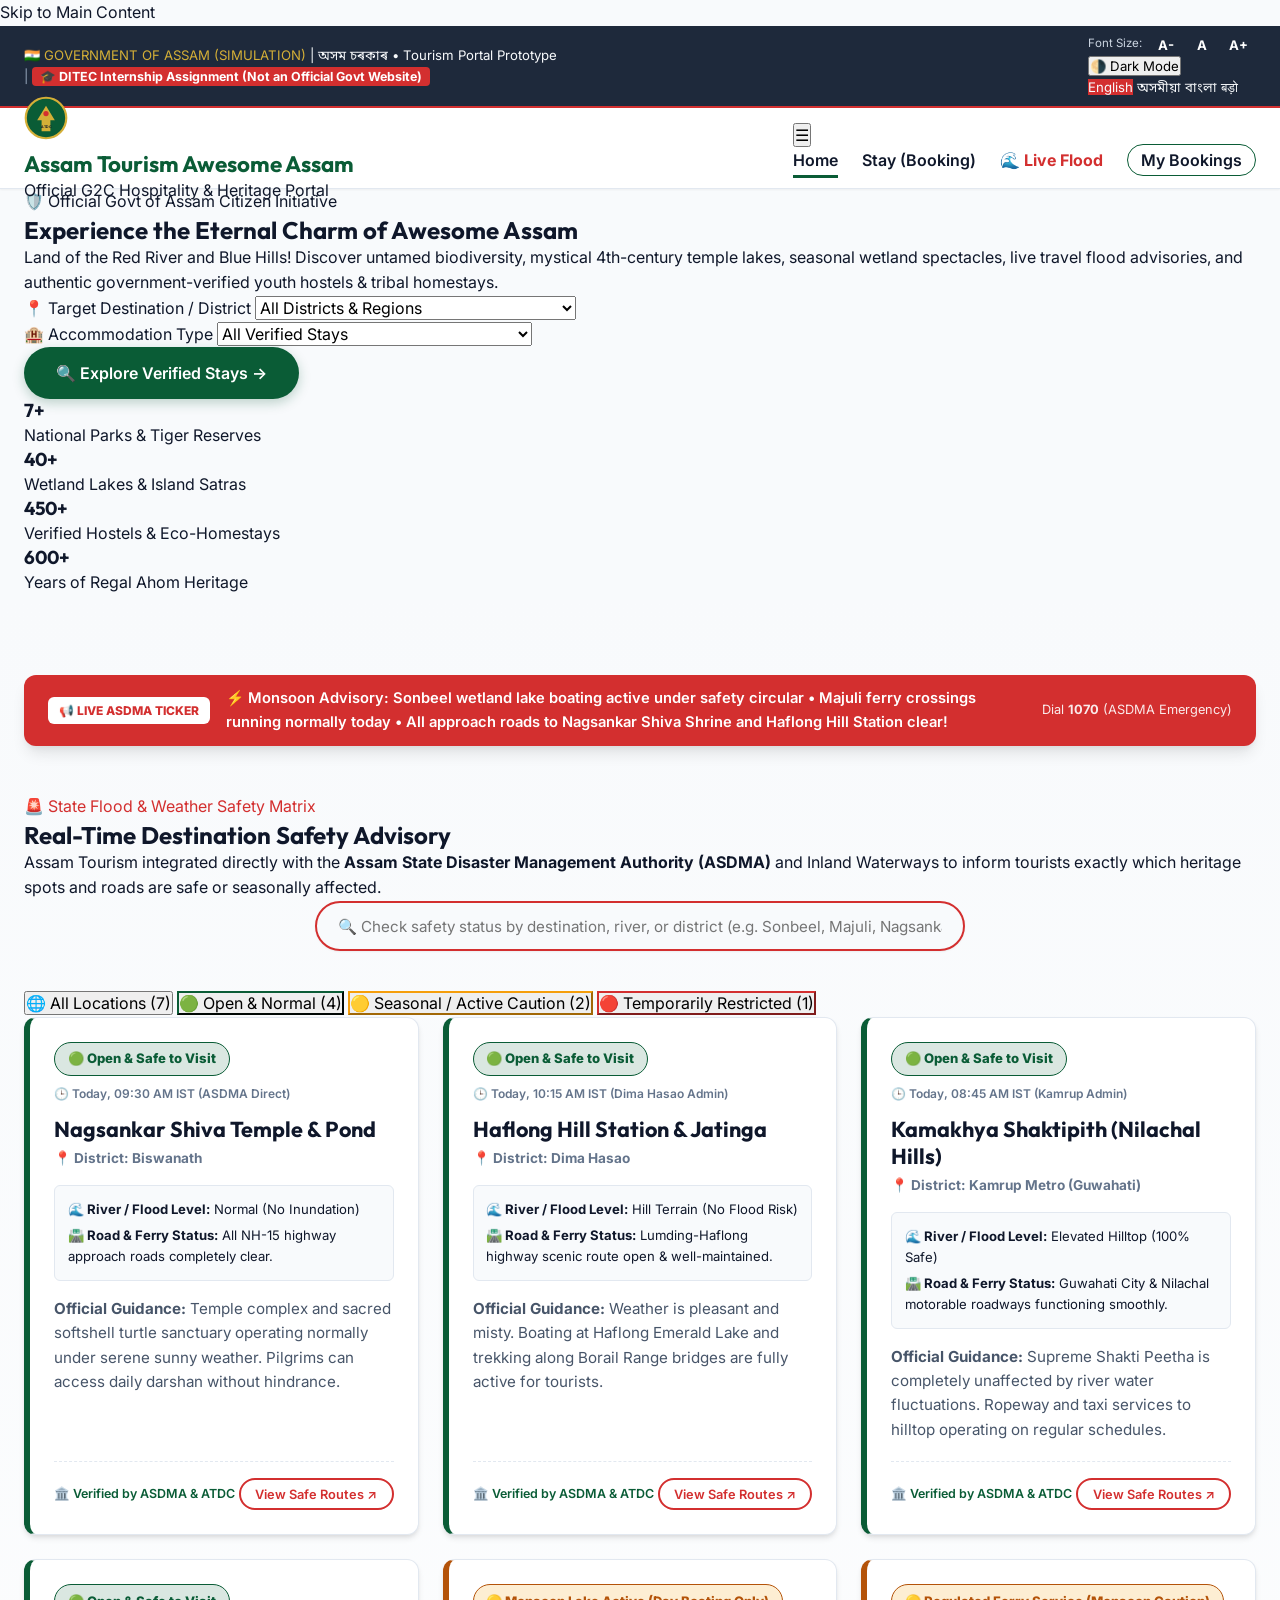
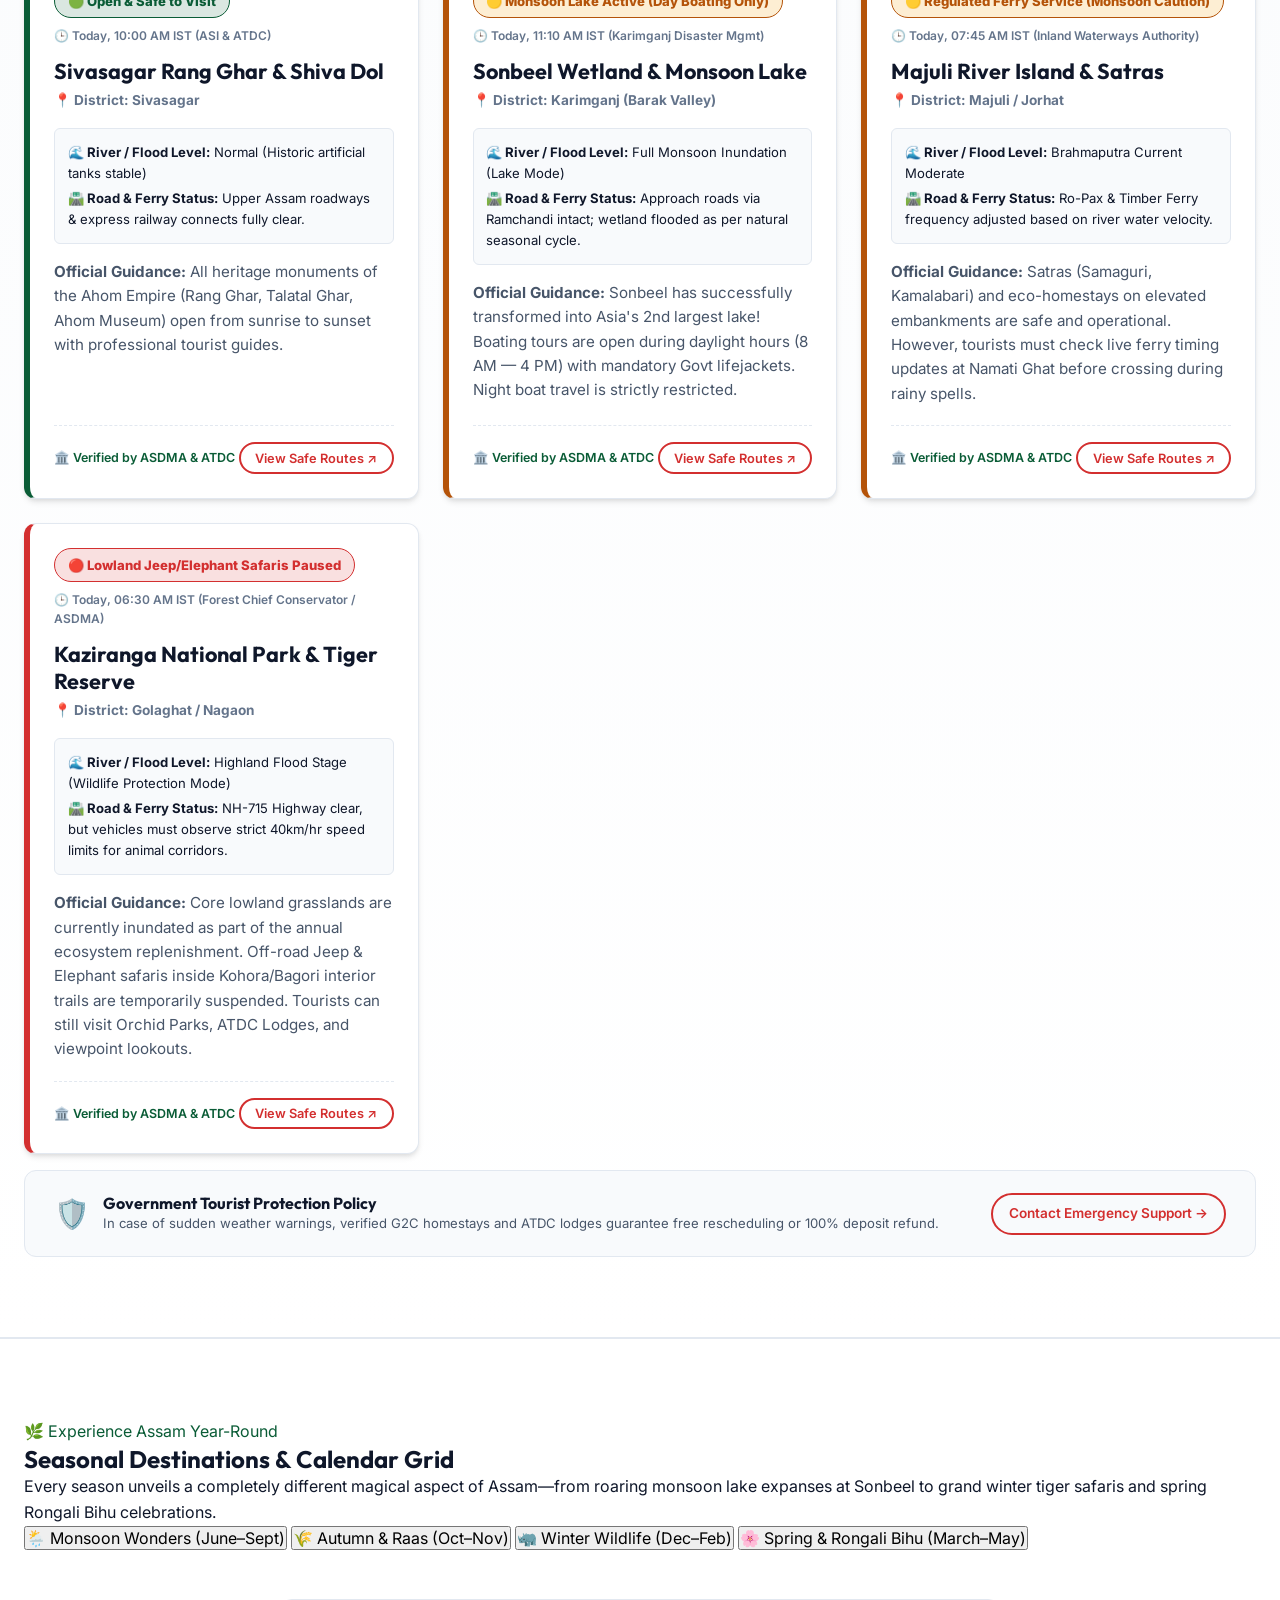
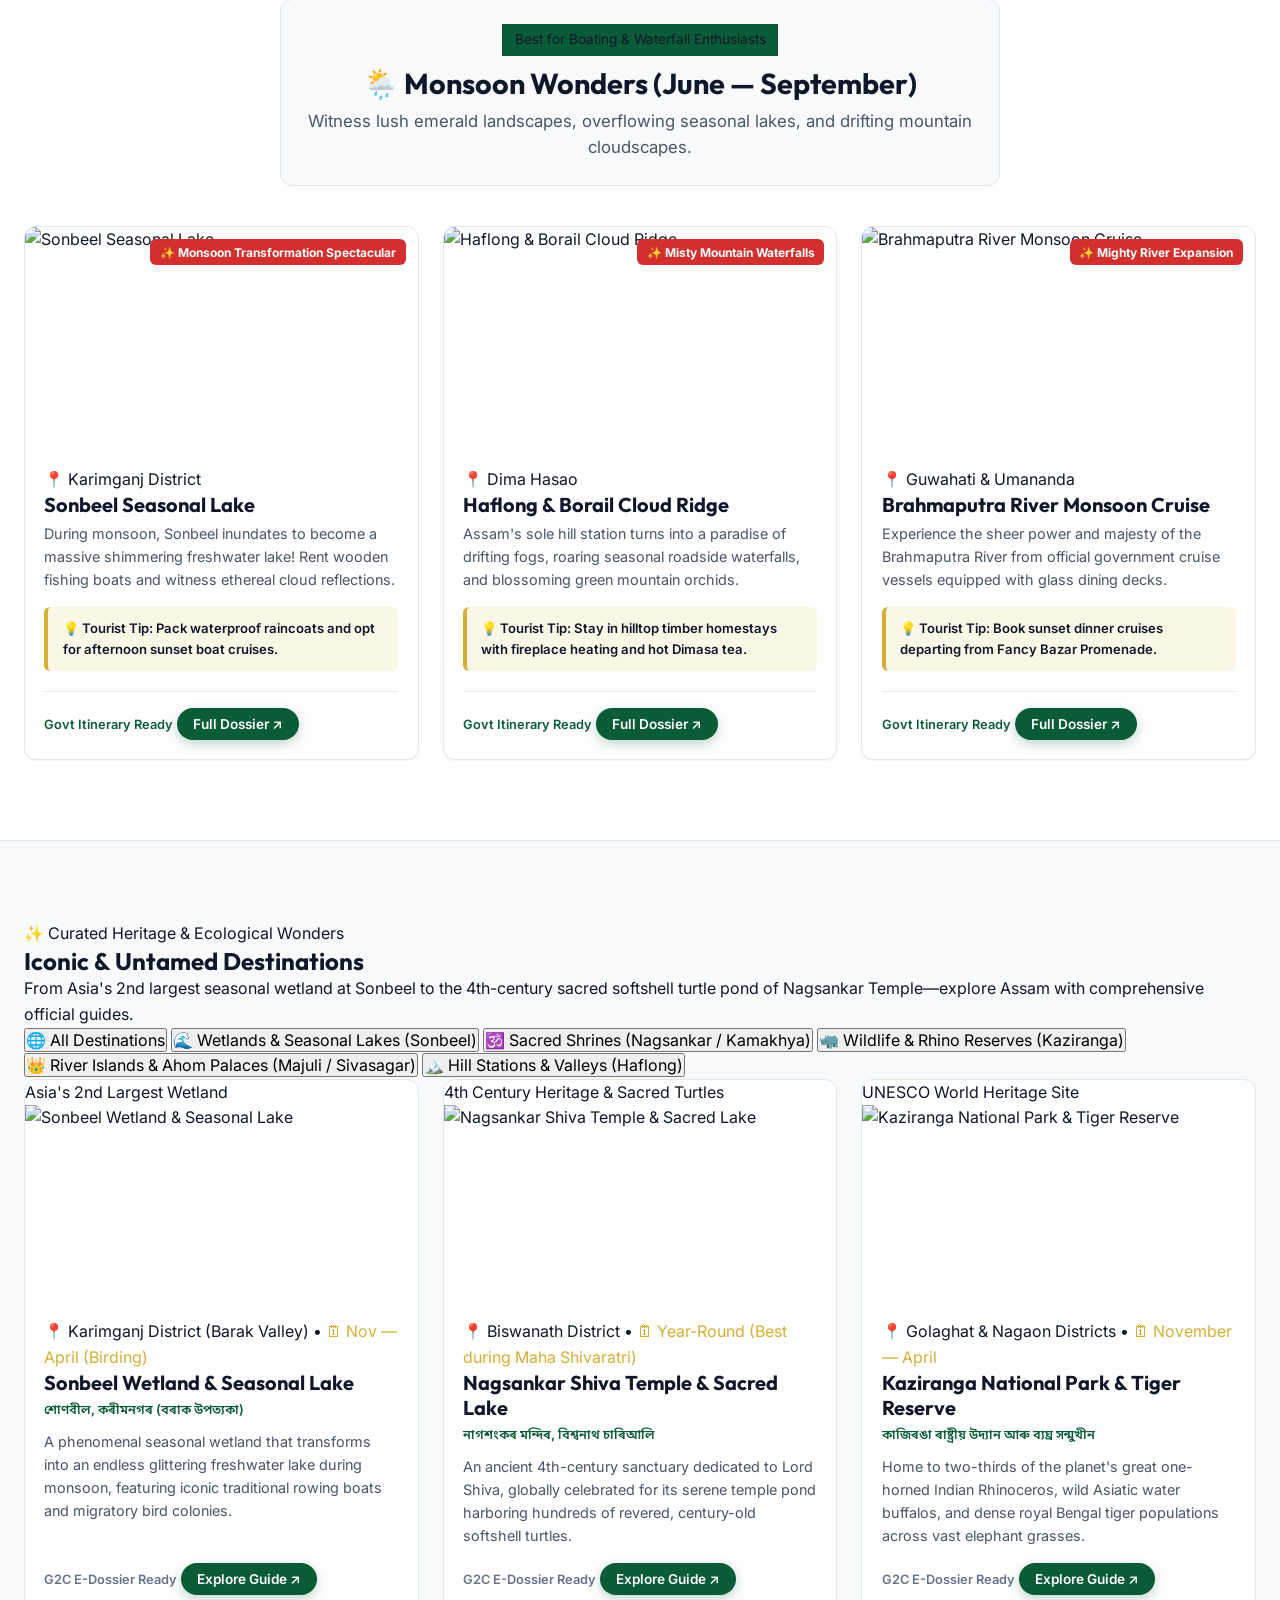
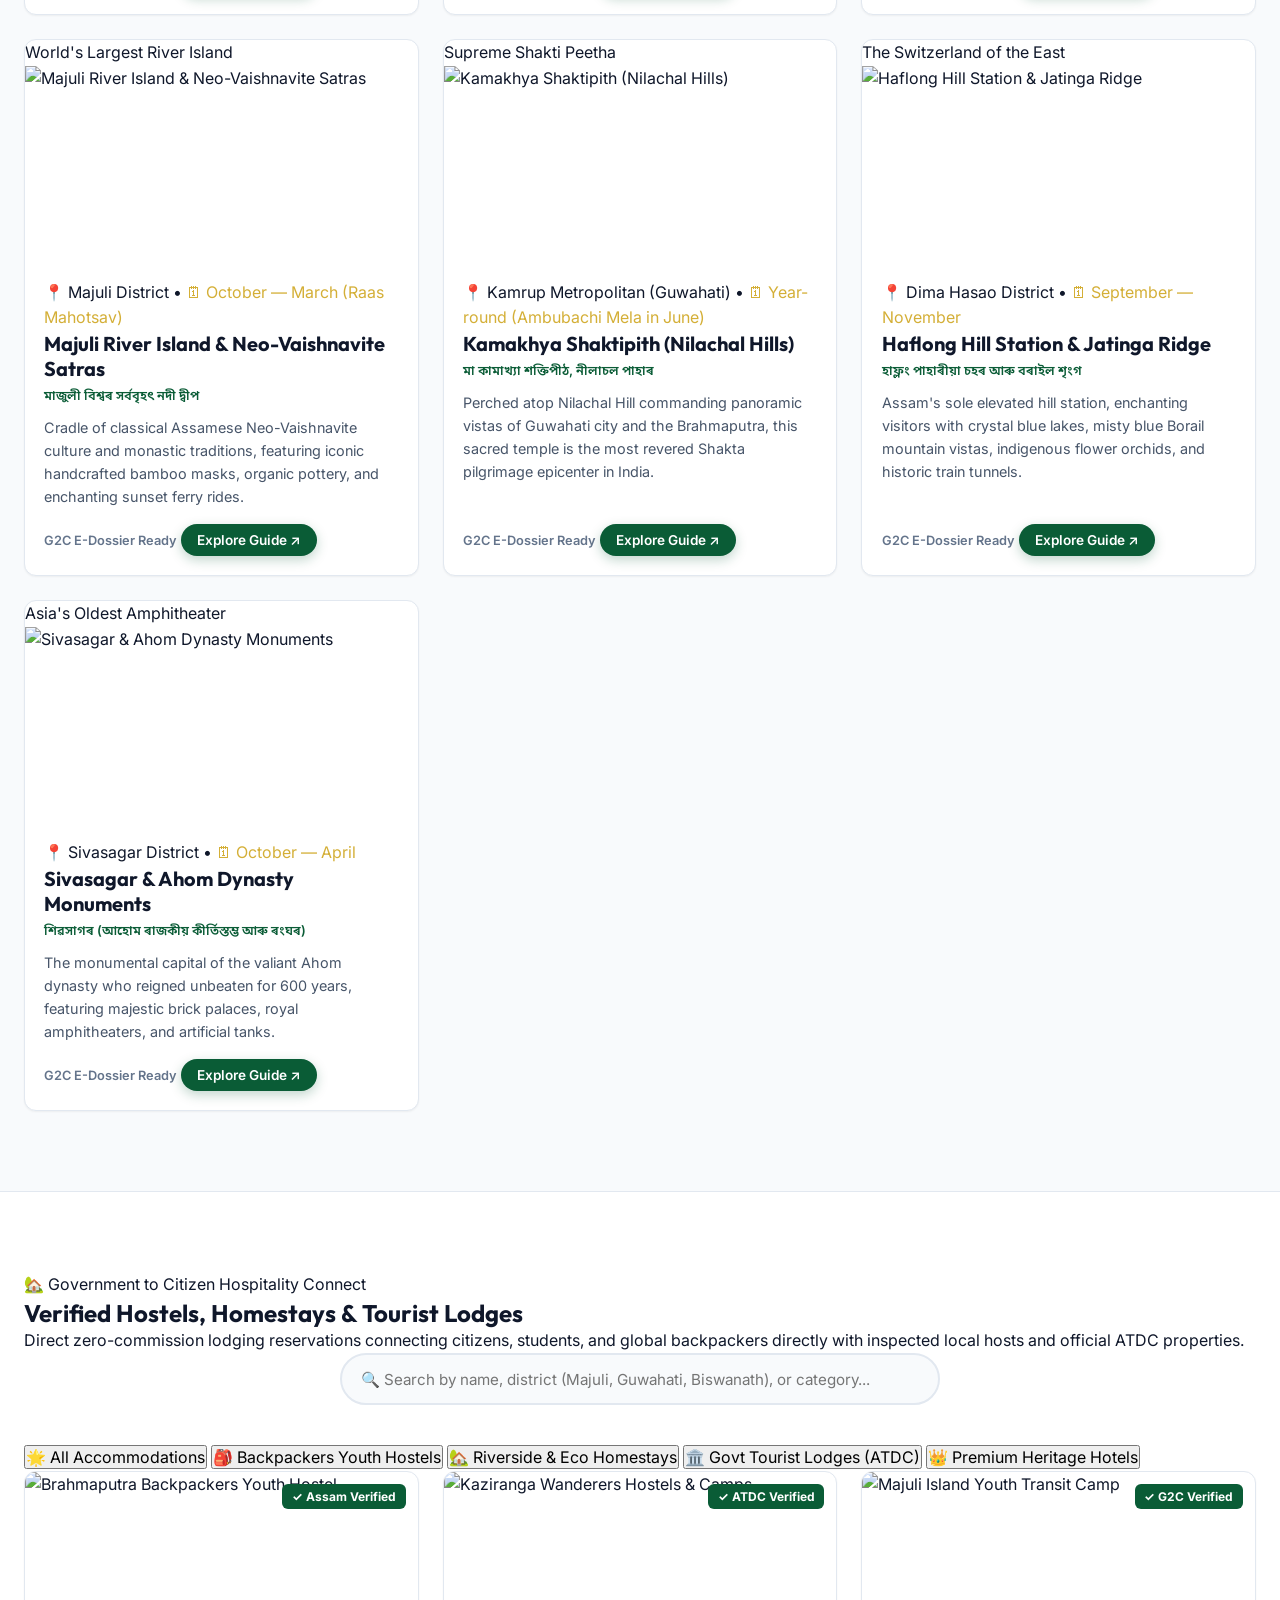
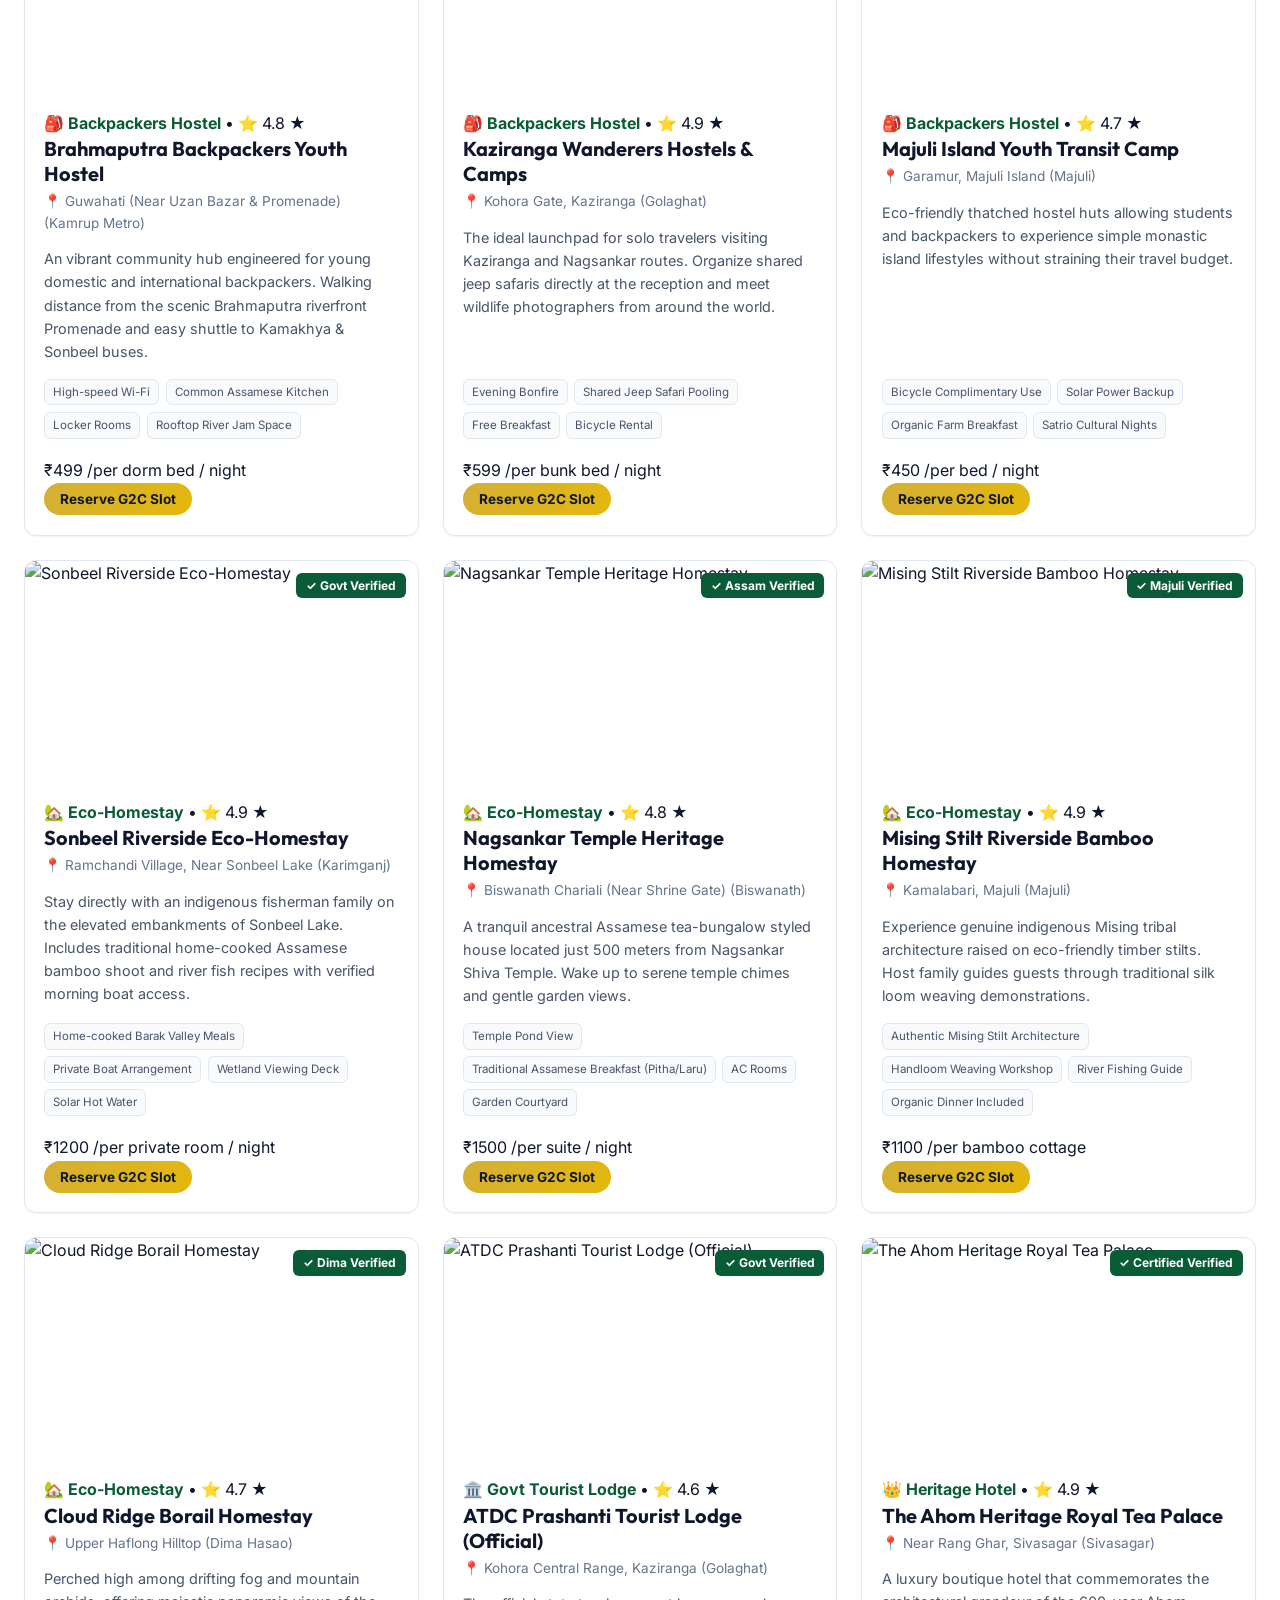
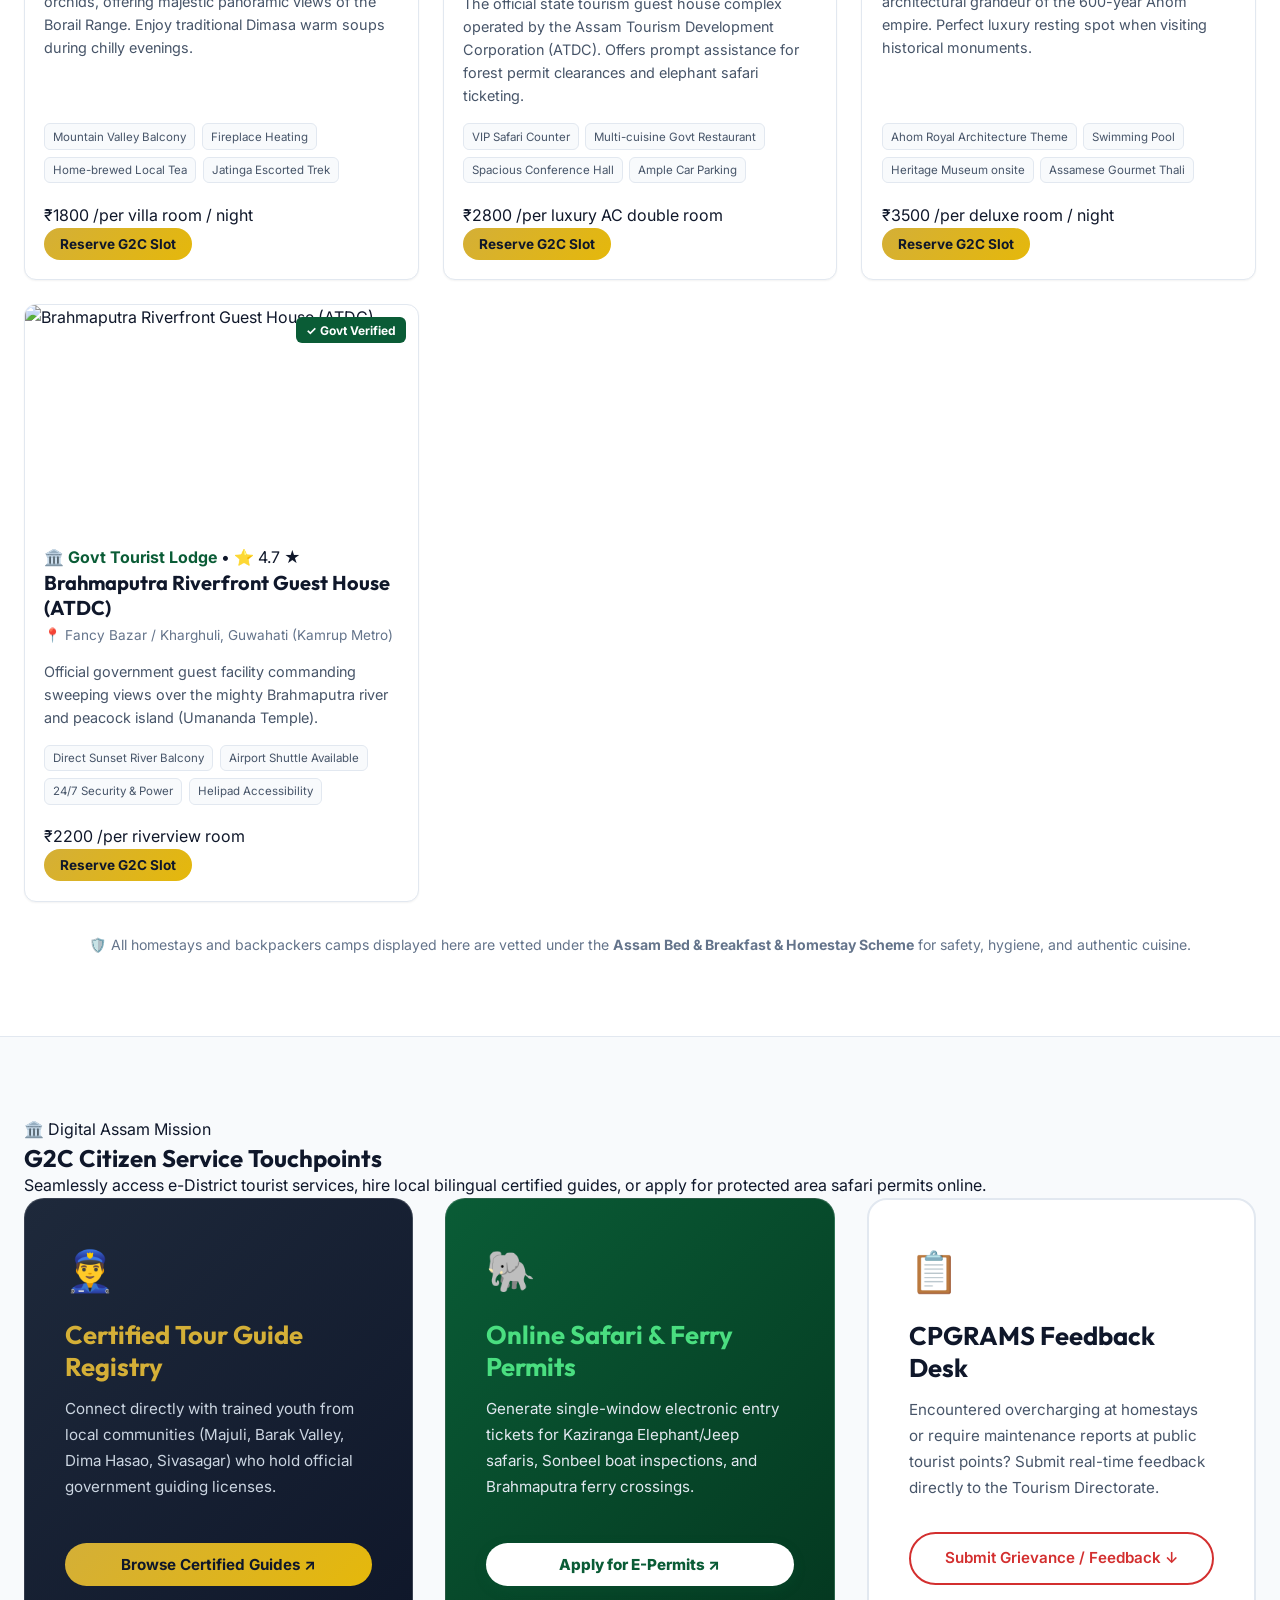
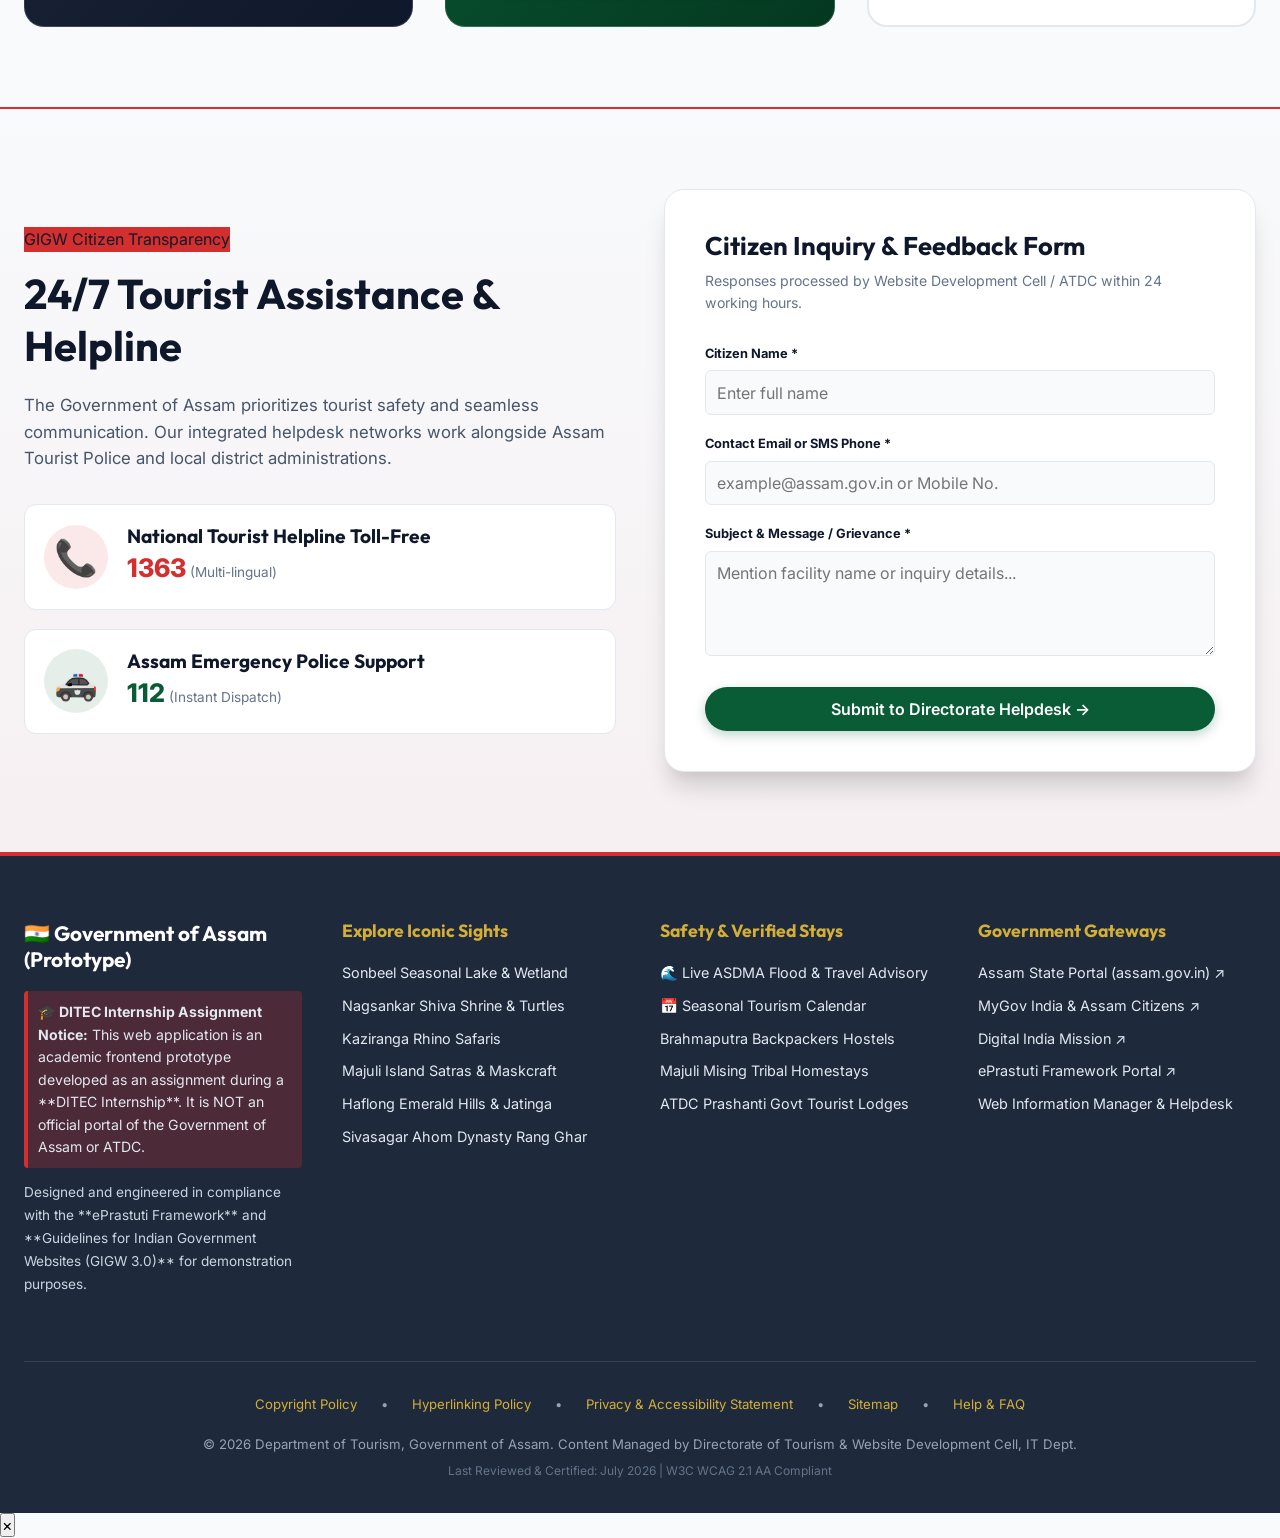
==== commit a3ac6ea7: "feat: implement premium 6-page G2C portal architecture with booking flow and dashboards" ====
--- a/index.html
+++ b/index.html
@@ -8,8 +8,7 @@
   <meta name="keywords" content="Assam Tourism, G2C, Homestays, Hostels, Flood Advisory, ASDMA, Sonbeel, Nagsankar, Kaziranga, Majuli, Haflong, Sivasagar, Government of Assam">
   
   <!-- CSS Design System & Components -->
-  <link rel="stylesheet" href="css/design-system.css">
-  <link rel="stylesheet" href="css/components.css">
+  <link rel="stylesheet" href="css/styles.css">
 </head>
 <body>
 
@@ -73,12 +72,10 @@
       <nav aria-label="Primary Navigation">
         <button class="nav-toggle" id="nav-toggle" aria-label="Open mobile menu">☰</button>
         <ul class="nav-menu">
-          <li><a href="#hero" class="nav-link">Home</a></li>
-          <li><a href="#flood-advisory" class="nav-link" style="color: #D32F2F; font-weight: 700;">🌊 Live Flood Advisory</a></li>
-          <li><a href="#seasonal" class="nav-link">📅 Seasonal Stays</a></li>
-          <li><a href="#destinations" class="nav-link">Discover Places</a></li>
-          <li><a href="#lodging" class="nav-link">Hostels & Homestays</a></li>
-          <li><a href="#helpdesk" class="nav-link" style="font-weight: 800;">🚨 Helpline 1363</a></li>
+          <li><a href="index.html" class="nav-link active">Home</a></li>
+          <li><a href="search.html" class="nav-link">Stay (Booking)</a></li>
+          <li><a href="#flood-advisory" class="nav-link" style="color: #D32F2F; font-weight: 700;">🌊 Live Flood</a></li>
+          <li><a href="dashboard.html" class="nav-link" style="border: 1px solid var(--tea-emerald); padding: 0.3rem 0.8rem; border-radius: 20px;">My Bookings</a></li>
         </ul>
       </nav>
 
@@ -131,7 +128,7 @@
               </select>
             </div>
 
-            <button class="btn btn-primary" id="hero-search-btn" style="padding: 1rem 2rem; font-size: 1rem; height: 100%;">
+            <button class="btn btn-primary" id="hero-search-btn" style="padding: 1rem 2rem; font-size: 1rem; height: 100%;" onclick="window.location.href='search.html'">
               🔍 Explore Verified Stays →
             </button>
           </div>
--- a/css/styles.css
+++ b/css/styles.css
@@ -0,0 +1,206 @@
+/* Assam Tourism Portal — Unified Design System & Component Library (Replaces Legacy 14+ CSS) */
+
+@import url('https://fonts.googleapis.com/css2?family=Inter:wght@300;400;500;600;700&family=Outfit:wght@400;500;600;700;800&family=Noto+Sans+Bengali:wght@400;600;700&display=swap');
+
+:root {
+  /* Assamese Cultural Color Palette */
+  --primary-red: #D32F2F;
+  --primary-red-hover: #B71C1C;
+  --tea-emerald: #0A5C36;
+  --tea-emerald-dark: #063C23;
+  --silk-gold: #D4AF37;
+  --silk-gold-light: #FBF7E7;
+  
+  /* Neutral Typography & Background Tokens */
+  --bg-main: #F8FAFC;
+  --bg-surface: #FFFFFF;
+  --bg-card: #FFFFFF;
+  --bg-glass: rgba(255, 255, 255, 0.85);
+  --border-color: #E2E8F0;
+  --border-focus: #0A5C36;
+  
+  --text-primary: #0F172A;
+  --text-secondary: #475569;
+  --text-muted: #64748B;
+  --text-inverse: #FFFFFF;
+  
+  /* Government Top Bar Tokens */
+  --gov-topbar-bg: #1E293B;
+  --gov-topbar-text: #F8FAFC;
+  --gov-topbar-accent: #E5A93C;
+
+  /* Elevation & Shadows */
+  --shadow-sm: 0 1px 2px 0 rgba(0, 0, 0, 0.05);
+  --shadow-md: 0 4px 6px -1px rgba(0, 0, 0, 0.1), 0 2px 4px -1px rgba(0, 0, 0, 0.06);
+  --shadow-lg: 0 10px 15px -3px rgba(0, 0, 0, 0.1), 0 4px 6px -2px rgba(0, 0, 0, 0.05);
+  --shadow-xl: 0 20px 25px -5px rgba(0, 0, 0, 0.15), 0 10px 10px -5px rgba(0, 0, 0, 0.04);
+  
+  /* Geometry & Animation */
+  --radius-sm: 6px;
+  --radius-md: 12px;
+  --radius-lg: 20px;
+  --radius-full: 9999px;
+  --transition-smooth: all 0.3s cubic-bezier(0.4, 0, 0.2, 1);
+  --font-scale: 16px;
+}
+
+[data-theme="dark"] {
+  --bg-main: #0B1120;
+  --bg-surface: #1E293B;
+  --bg-card: #141E33;
+  --bg-glass: rgba(30, 41, 59, 0.85);
+  --border-color: #334155;
+  --text-primary: #F8FAFC;
+  --text-secondary: #CBD5E1;
+  --text-muted: #94A3B8;
+}
+
+[data-theme="high-contrast"] {
+  --bg-main: #000000;
+  --bg-surface: #111111;
+  --bg-card: #000000;
+  --border-color: #FFFF00;
+  --text-primary: #FFFF00;
+  --text-secondary: #FFFFFF;
+  --text-muted: #DDDDDD;
+  --primary-red: #FF3333;
+  --tea-emerald: #00FF66;
+  --silk-gold: #FFFF00;
+}
+
+* { box-sizing: border-box; margin: 0; padding: 0; }
+html { scroll-behavior: smooth; font-size: var(--font-scale); }
+body {
+  font-family: 'Inter', 'Noto Sans Bengali', -apple-system, sans-serif;
+  background-color: var(--bg-main);
+  color: var(--text-primary);
+  line-height: 1.6;
+  overflow-x: hidden;
+  transition: background-color 0.3s ease, color 0.3s ease;
+}
+
+h1, h2, h3, h4, h5, h6 {
+  font-family: 'Outfit', -apple-system, sans-serif;
+  color: var(--text-primary);
+  font-weight: 700;
+  line-height: 1.25;
+}
+
+a { color: inherit; text-decoration: none; transition: var(--transition-smooth); }
+ul { list-style: none; }
+button, input, select, textarea { font-family: inherit; font-size: inherit; }
+
+/* Utilities & Structural */
+.container { width: 100%; max-width: 1280px; margin: 0 auto; padding: 0 1.5rem; }
+.text-center { text-align: center; }
+.mt-4 { margin-top: 2rem; }
+.mb-4 { margin-bottom: 2rem; }
+.d-flex { display: flex; }
+.justify-between { justify-content: space-between; }
+.align-center { align-items: center; }
+.gap-2 { gap: 1rem; }
+.badge { padding: 0.2rem 0.6rem; border-radius: var(--radius-full); font-size: 0.75rem; font-weight: 700; }
+.badge-success { background: rgba(10,92,54,0.1); color: var(--tea-emerald); border: 1px solid var(--tea-emerald); }
+.badge-warning { background: rgba(212,175,55,0.1); color: #B45309; border: 1px solid var(--silk-gold); }
+
+/* Buttons */
+.btn {
+  display: inline-flex; align-items: center; justify-content: center; gap: 0.5rem;
+  font-weight: 600; font-size: 0.95rem; padding: 0.75rem 1.5rem;
+  border-radius: var(--radius-full); cursor: pointer; border: none;
+  transition: var(--transition-smooth); text-decoration: none;
+}
+.btn-primary { background: var(--tea-emerald); color: #fff; box-shadow: 0 4px 12px rgba(10, 92, 54, 0.25); }
+.btn-primary:hover { background: var(--tea-emerald-dark); transform: translateY(-2px); box-shadow: 0 6px 18px rgba(10, 92, 54, 0.35); }
+.btn-secondary { background: transparent; color: var(--primary-red); border: 2px solid var(--primary-red); }
+.btn-secondary:hover { background: var(--primary-red); color: #fff; }
+.btn-gold { background: linear-gradient(135deg, #D4AF37, #E5B80B); color: #0F172A; font-weight: 700; }
+.btn-gold:hover { transform: scale(1.03); box-shadow: 0 4px 15px rgba(212, 175, 55, 0.4); }
+.btn-block { width: 100%; }
+
+/* ePrastuti Gov Topbar */
+.gov-topbar { background: var(--gov-topbar-bg); color: var(--gov-topbar-text); font-size: 0.825rem; padding: 0.5rem 0; border-bottom: 2px solid var(--primary-red); }
+.gov-topbar .container { display: flex; justify-content: space-between; align-items: center; flex-wrap: wrap; gap: 1rem; }
+.gov-emblem-text span { color: var(--silk-gold); }
+.accessibility-tools { display: flex; gap: 0.4rem; }
+.accessibility-tools button { background: none; border: none; color: #fff; cursor: pointer; padding: 0.2rem 0.5rem; border-radius: 4px; font-weight: 700; }
+.accessibility-tools button:hover { background: rgba(255,255,255,0.2); }
+
+/* Main Header */
+.main-header { background: var(--bg-surface); border-bottom: 1px solid var(--border-color); position: sticky; top: 0; z-index: 90; box-shadow: var(--shadow-sm); }
+.main-header .container { display: flex; justify-content: space-between; align-items: center; height: 80px; }
+.branding-group { display: flex; align-items: center; gap: 1rem; }
+.emblem-icon { width: 44px; height: 50px; object-fit: contain; }
+.portal-title h1 { font-size: 1.4rem; color: var(--tea-emerald); }
+.nav-menu { display: flex; gap: 1.5rem; }
+.nav-link { font-weight: 600; color: var(--text-primary); padding: 0.5rem 0; position: relative; }
+.nav-link::after { content: ''; position: absolute; width: 0; height: 3px; bottom: 0; left: 0; background: var(--tea-emerald); transition: 0.3s; }
+.nav-link:hover::after, .nav-link.active::after { width: 100%; }
+
+/* Cards & Grids */
+.card-grid { display: grid; grid-template-columns: repeat(auto-fill, minmax(320px, 1fr)); gap: 1.5rem; }
+.card { background: var(--bg-card); border-radius: var(--radius-md); border: 1px solid var(--border-color); overflow: hidden; box-shadow: var(--shadow-sm); transition: 0.3s; display: flex; flex-direction: column; }
+.card:hover { transform: translateY(-5px); box-shadow: var(--shadow-lg); border-color: var(--tea-emerald); }
+.card-img-wrap { position: relative; height: 220px; }
+.card-img-wrap img { width: 100%; height: 100%; object-fit: cover; }
+.card-verified { position: absolute; top: 12px; right: 12px; background: var(--tea-emerald); color: #fff; font-size: 0.75rem; padding: 0.2rem 0.6rem; border-radius: var(--radius-sm); font-weight: 700; }
+.card-content { padding: 1.2rem; flex: 1; display: flex; flex-direction: column; }
+.card-title { font-size: 1.25rem; margin-bottom: 0.3rem; }
+.card-desc { font-size: 0.9rem; color: var(--text-secondary); margin-bottom: 1rem; flex: 1; }
+
+/* Dashboard Layout */
+.dashboard-layout { display: grid; grid-template-columns: 260px 1fr; min-height: 80vh; }
+.sidebar { background: var(--bg-surface); border-right: 1px solid var(--border-color); padding: 2rem 1.5rem; }
+.sidebar-link { display: block; padding: 0.8rem 1rem; color: var(--text-secondary); font-weight: 600; border-radius: var(--radius-sm); margin-bottom: 0.5rem; transition: 0.2s; }
+.sidebar-link:hover, .sidebar-link.active { background: rgba(10,92,54,0.08); color: var(--tea-emerald); }
+.main-content { padding: 2.5rem; background: var(--bg-main); }
+
+/* Statistics Cards (KPIs) */
+.kpi-grid { display: grid; grid-template-columns: repeat(auto-fit, minmax(200px, 1fr)); gap: 1.5rem; margin-bottom: 2rem; }
+.kpi-card { background: var(--bg-surface); border: 1px solid var(--border-color); padding: 1.5rem; border-radius: var(--radius-md); box-shadow: var(--shadow-sm); border-top: 4px solid var(--tea-emerald); }
+.kpi-label { font-size: 0.85rem; color: var(--text-muted); font-weight: 700; text-transform: uppercase; margin-bottom: 0.5rem; }
+.kpi-value { font-size: 2rem; font-weight: 800; color: var(--text-primary); }
+
+/* Forms & Inputs */
+.form-group { margin-bottom: 1.2rem; }
+.form-label { display: block; font-size: 0.85rem; font-weight: 700; margin-bottom: 0.4rem; color: var(--text-primary); }
+.form-input, .form-select { width: 100%; padding: 0.75rem; border: 1px solid var(--border-color); border-radius: var(--radius-sm); background: var(--bg-surface); color: var(--text-primary); }
+.form-input:focus { outline: none; border-color: var(--tea-emerald); box-shadow: 0 0 0 3px rgba(10,92,54,0.1); }
+
+/* DigiLocker Button */
+.btn-digilocker { background: #E8F0FE; color: #1967D2; border: 1px solid #AECBFA; width: 100%; margin-bottom: 1.5rem; padding: 1rem; border-radius: var(--radius-md); display: flex; align-items: center; justify-content: center; gap: 0.8rem; font-weight: 700; transition: 0.2s; cursor: pointer; }
+.btn-digilocker:hover { background: #D2E3FC; }
+
+/* Coupon Box */
+.coupon-box { display: flex; gap: 0.5rem; margin-top: 0.5rem; }
+.coupon-box input { flex: 1; }
+
+/* Progress Checkout */
+.checkout-progress { display: flex; justify-content: space-between; position: relative; margin-bottom: 3rem; }
+.checkout-progress::before { content: ''; position: absolute; top: 15px; left: 0; right: 0; height: 3px; background: var(--border-color); z-index: 1; }
+.step { position: relative; z-index: 2; text-align: center; flex: 1; }
+.step-circle { width: 32px; height: 32px; background: var(--border-color); color: var(--text-muted); border-radius: 50%; display: flex; align-items: center; justify-content: center; margin: 0 auto 0.5rem auto; font-weight: 700; }
+.step.active .step-circle { background: var(--tea-emerald); color: #fff; }
+.step.completed .step-circle { background: var(--tea-emerald); color: #fff; }
+.step-label { font-size: 0.8rem; font-weight: 600; color: var(--text-muted); }
+.step.active .step-label { color: var(--tea-emerald); }
+
+/* Property Details specific */
+.gallery-grid { display: grid; grid-template-columns: 2fr 1fr 1fr; grid-template-rows: 200px 200px; gap: 0.5rem; border-radius: var(--radius-lg); overflow: hidden; margin-bottom: 2rem; }
+.gallery-item { width: 100%; height: 100%; object-fit: cover; }
+.gallery-item:first-child { grid-row: span 2; }
+.more-photos { position: relative; cursor: pointer; }
+.more-photos::after { content: '+8 Photos'; position: absolute; inset: 0; background: rgba(0,0,0,0.5); color: #fff; display: flex; align-items: center; justify-content: center; font-weight: 700; font-size: 1.2rem; }
+
+/* Footer */
+.gov-footer { background: var(--gov-topbar-bg); color: #E2E8F0; padding: 4rem 0 2rem 0; border-top: 4px solid var(--primary-red); }
+.footer-grid { display: grid; grid-template-columns: repeat(auto-fit, minmax(240px, 1fr)); gap: 2.5rem; margin-bottom: 3rem; }
+.footer-col h4 { color: var(--silk-gold); margin-bottom: 1.2rem; font-size: 1.1rem; }
+.footer-col ul li { margin-bottom: 0.6rem; font-size: 0.9rem; }
+.footer-bottom { text-align: center; padding-top: 2rem; border-top: 1px solid rgba(255,255,255,0.1); font-size: 0.825rem; color: #94A3B8; }
+
+@media (max-width: 768px) {
+  .dashboard-layout { grid-template-columns: 1fr; }
+  .gallery-grid { grid-template-columns: 1fr; grid-template-rows: 250px; }
+  .gallery-item:not(:first-child) { display: none; }
+}
